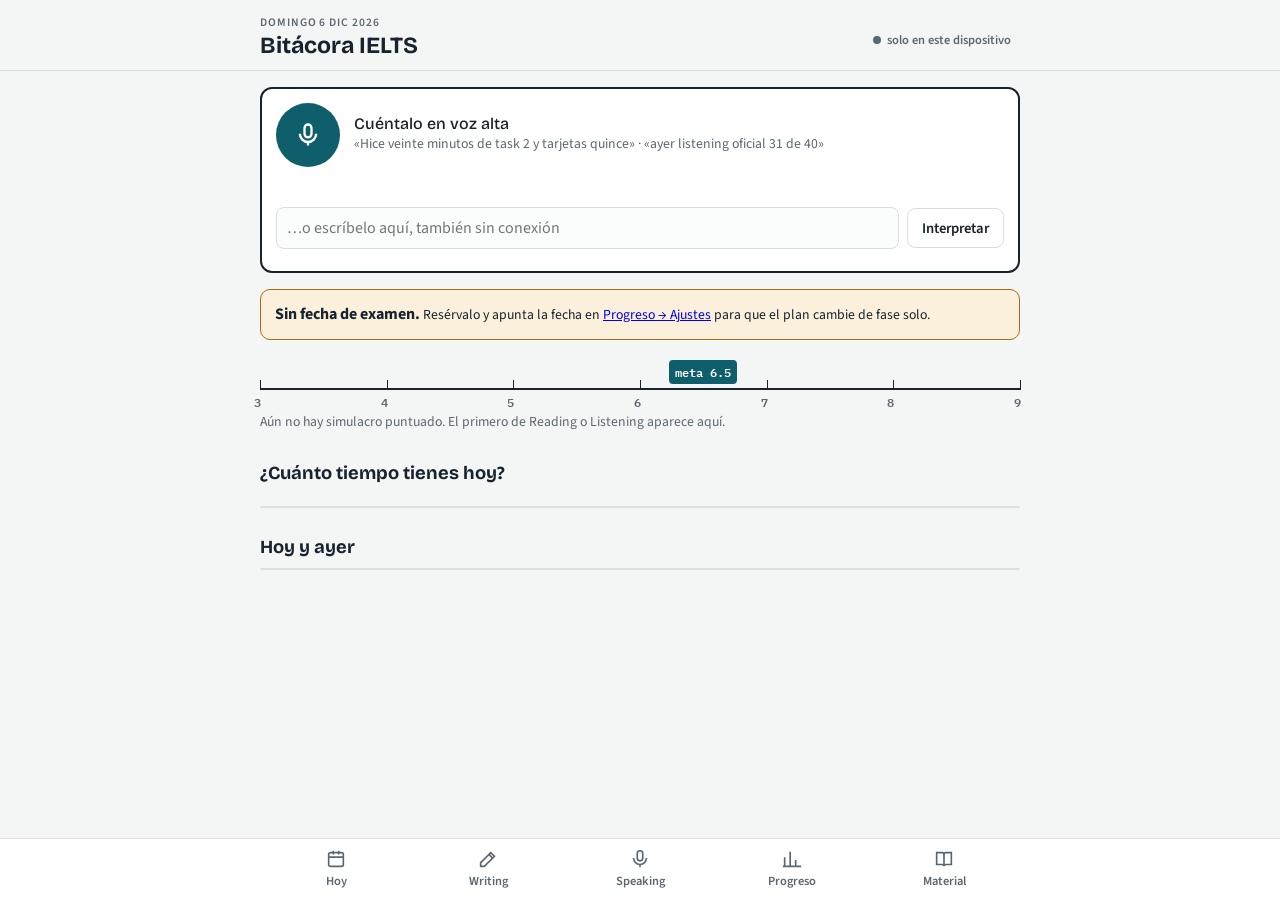
==== index.html @ 2529ff28 "feat: add daily plan, writing, speaking and progress views" ====
<!doctype html>
<html lang="es">
<head>
<meta charset="utf-8">
<meta name="viewport" content="width=device-width, initial-scale=1, viewport-fit=cover">
<title>Bitácora IELTS</title>
<meta name="theme-color" content="#0e5f6b">
<meta name="robots" content="noindex">
<link rel="manifest" href="manifest.webmanifest">
<link rel="icon" href="icono.svg" type="image/svg+xml">
<link rel="apple-touch-icon" href="icono-192.png">
<link rel="preconnect" href="https://fonts.googleapis.com">
<link rel="preconnect" href="https://fonts.gstatic.com" crossorigin>
<link rel="stylesheet" href="https://fonts.googleapis.com/css2?family=Bricolage+Grotesque:opsz,wght@12..96,500;12..96,700&family=IBM+Plex+Mono:wght@400;600&family=Source+Sans+3:wght@400;600;700&display=swap">
<link rel="stylesheet" href="estilos.css">
</head>
<body>
<header class="top">
  <div class="wrap">
    <div>
      <div class="label" id="hdrFecha">—</div>
      <h1>Bitácora IELTS</h1>
    </div>
    <button type="button" class="sync ghost" id="sync"><span class="dot"></span><span>solo en este dispositivo</span></button>
  </div>
</header>

<main class="wrap">
  <!-- ═════════════ HOY ═════════════ -->
  <section id="v-hoy" data-view>
    <div class="voz">
      <div class="row" style="gap:14px;flex-wrap:nowrap">
        <button type="button" class="mic" id="micBtn" aria-label="Dictar lo que hiciste">
          <svg viewBox="0 0 24 24"><rect x="9" y="3" width="6" height="11" rx="3"/><path d="M5 11a7 7 0 0 0 14 0M12 18v3"/></svg>
        </button>
        <div class="grow">
          <h3>Cuéntalo en voz alta</h3>
          <p class="small muted" id="micAyuda">«Hice veinte minutos de task 2 y tarjetas quince» · «ayer listening oficial 31 de 40»</p>
        </div>
      </div>
      <p class="transcrito" id="transcrito" style="margin-top:10px"></p>
      <form id="fTexto" class="row" style="margin-top:6px">
        <input id="texto" class="grow" type="text" autocomplete="off" placeholder="…o escríbelo aquí, también sin conexión">
        <button type="submit">Interpretar</button>
      </form>
      <div id="props" style="margin-top:8px"></div>
      <div id="notasCola" class="cola" style="margin-top:6px"></div>
    </div>

    <div id="cuenta" class="stack" style="margin-top:16px"></div>
    <div class="banda" id="banda"></div>

    <h2>¿Cuánto tiempo tienes hoy?</h2>
    <div class="chips" id="budgets" role="group" aria-label="Tiempo disponible"></div>
    <p class="small muted" id="budgetNota" style="margin-top:8px"></p>
    <div class="plan" id="plan" style="margin-top:12px"></div>

    <h2>Hoy y ayer</h2>
    <div class="hist" id="histHoy"></div>
  </section>

  <!-- ═════════════ WRITING ═════════════ -->
  <section id="v-writing" data-view hidden>
    <h2>Writing</h2>
    <div class="chips" id="wTipo" role="group" aria-label="Tipo de tarea">
      <button class="chip" type="button" data-t="t1">Task 1 · 20′ · 150+</button>
      <button class="chip" type="button" data-t="t2">Task 2 · 40′ · 250+</button>
      <button class="chip" type="button" data-t="res">Resumen de lectura · 10′ · 80+</button>
    </div>
    <div class="row" style="margin-top:12px"><label class="f grow">Consigna<select id="wPrompt"></select></label></div>
    <div id="wBody" class="stack" style="margin-top:12px"></div>
    <div class="row" style="margin-top:12px">
      <span class="clock" id="wClock">20:00</span>
      <button type="button" id="wStart" class="primary">Empezar reloj</button>
      <button type="button" id="wReset" class="ghost">Reiniciar</button>
    </div>
    <textarea id="wTxt" style="margin-top:12px" placeholder="Escribe aquí. El borrador se guarda en este dispositivo mientras escribes."></textarea>
    <div class="metrics" id="wMet" style="margin-top:10px"></div>
    <div class="row" style="margin-top:12px">
      <button type="button" class="primary" id="wSave">Guardar texto</button>
      <span class="small muted" id="wMsg"></span>
    </div>
    <h2>Tus textos</h2>
    <div id="wList" class="stack"></div>
  </section>

  <!-- ═════════════ SPEAKING ═════════════ -->
  <section id="v-speaking" data-view hidden>
    <h2>Speaking</h2>
    <div class="chips" id="sPart" role="group" aria-label="Parte">
      <button class="chip" type="button" data-p="p1">Part 1 · 4–5′</button>
      <button class="chip" type="button" data-p="p2">Part 2 · 1′ + 2′</button>
      <button class="chip" type="button" data-p="p3">Part 3 · 4–5′</button>
    </div>
    <div class="row" style="margin-top:12px"><label class="f grow">Tema<select id="sItem"></select></label></div>
    <div id="sCard" style="margin-top:12px"></div>
    <div class="row" style="margin-top:12px">
      <span class="clock" id="sClock">1:00</span>
      <button type="button" id="sStart" class="primary">Preparar 1′</button>
      <button type="button" id="sReset" class="ghost">Reiniciar</button>
    </div>
    <div class="card rec" style="margin-top:12px">
      <button type="button" id="recBtn">Grabar mi respuesta</button>
      <span class="small muted" id="recEstado">Se guarda en este dispositivo y sube a Drive → grabaciones.</span>
      <audio id="recAudio" controls hidden></audio>
    </div>

    <h3 style="margin-top:16px">Cuenta mientras hablas (toca para sumar)</h3>
    <div class="row" id="sCount" style="margin-top:8px"></div>
    <h3 style="margin-top:16px">Al terminar</h3>
    <div class="checks card" id="sChecks" style="margin-top:8px"></div>
    <details class="card" style="margin-top:10px">
      <summary>Fórmulas de cierre y de reparación</summary>
      <div class="small" style="margin-top:8px">
        <p><b>Cierre:</b> So, overall, … · That's why … · The point is … · In short, … · What this shows is …</p>
        <p style="margin-top:6px"><b>Reparación (retener el turno):</b> Let me put that another way. · What I mean is … ·
          Let me rephrase that. · How can I put this … · Sorry, let me start that sentence again.</p>
        <p style="margin-top:6px"><b>Sustitutos de <i>kind of</i> / <i>I don't know</i>:</b> roughly · to some extent ·
          I'm not entirely sure, but … · I'd say … · Off the top of my head …</p>
      </div>
    </details>
    <div class="row" style="margin-top:12px">
      <button type="button" class="primary" id="sSave">Guardar sesión</button>
      <span class="small muted" id="sMsg"></span>
    </div>
  </section>

  <!-- ═════════════ PROGRESO ═════════════ -->
  <section id="v-progreso" data-view hidden>
    <h2>Esta semana</h2>
    <div class="kpis" id="kpis"></div>
    <h2>Minutos por habilidad · últimos 14 días</h2>
    <div class="bars card" id="barsSkill"></div>
    <h2>Lo que falta para el examen</h2>
    <p class="small muted" id="gapsNota">Las metas se llenan solas con lo que registras.</p>
    <div class="card" id="gaps" style="margin-top:8px"></div>
    <h2>Simulacros y puntuaciones</h2>
    <div class="tablewrap card" id="scores"></div>
    <h2>Evolución de tus textos</h2>
    <div class="tablewrap card" id="txtEvo"></div>

    <h2>Ajustes</h2>
    <form id="fCfg" class="card stack">
      <div class="row">
        <label class="f">Fecha del examen<input id="cfgFecha" type="date"></label>
        <label class="f">Cierre de la solicitud<input id="cfgCierre" type="date"></label>
        <label class="f">Banda objetivo<select id="cfgBanda"></select></label>
        <label class="f">Minutos por semana<input id="cfgMeta" type="number" min="60" max="1500" step="15" style="width:110px"></label>
      </div>
      <div class="row"><button type="submit" class="primary">Guardar ajustes</button><span class="small muted" id="cfgMsg"></span></div>
    </form>

    <h2>Almacenamiento</h2>
    <div class="card stack">
      <p class="small" id="driveTxt"></p>
      <div class="row">
        <button type="button" id="driveBtn" class="primary">Conectar Google Drive</button>
        <button type="button" id="syncBtn">Sincronizar ahora</button>
      </div>
      <p class="small muted" id="driveMsg"></p>
    </div>

    <h2>Contenido privado</h2>
    <form id="fClave" class="card stack">
      <p class="small" id="claveTxt">Tu diagnóstico y las herramientas con tus fallos reales viajan cifrados. Escribe tu frase una vez en cada dispositivo.</p>
      <div class="row" id="claveFila">
        <input id="clave" type="password" class="grow" autocomplete="current-password" placeholder="frase de paso">
        <button type="submit" class="primary">Desbloquear</button>
      </div>
      <div class="row"><span class="small muted" id="claveMsg"></span><button type="button" class="ghost" id="claveOlvidar" hidden>Olvidar en este dispositivo</button></div>
    </form>

    <h2>Copia de seguridad</h2>
    <div class="card stack">
      <p class="small">Con Drive conectado la copia es automática. Sin Drive, descárgala de vez en cuando.
        «Restaurar» también acepta la copia de la bitácora anterior.</p>
      <div class="row">
        <button type="button" id="bExport">Descargar copia</button>
        <label class="btn" for="bImport">Restaurar desde archivo</label>
        <input id="bImport" type="file" accept="application/json,.json" hidden>
        <span class="small muted" id="bMsg"></span>
      </div>
    </div>
  </section>

  <!-- ═════════════ MATERIAL ═════════════ -->
  <section id="v-material" data-view hidden>
    <h2>Material</h2>
    <p class="small muted">Lo marcado <span class="pill app">app</span> funciona aquí, también sin conexión una vez abierto.
      <span class="pill portatil">portátil</span> vive en el portátil; al terminar, regístralo aquí.</p>
    <div id="matList" class="stack" style="margin-top:12px"></div>
    <h2>Formato del IELTS Academic</h2>
    <div class="tablewrap card">
      <table class="simple">
        <thead><tr><th>Sección</th><th>Tiempo</th><th>Qué es</th></tr></thead>
        <tbody>
          <tr><td>Listening</td><td class="n">≈30′</td><td>4 partes, 40 preguntas: formularios, mapas, MCQ, emparejar</td></tr>
          <tr><td>Reading</td><td class="n">60′</td><td>3 pasajes, 40 preguntas. Sin tiempo extra para pasar respuestas</td></tr>
          <tr><td>Writing</td><td class="n">60′</td><td>Task 1 (150+ palabras, ~20′) · Task 2 (250+, ~40′, vale el doble)</td></tr>
          <tr><td>Speaking</td><td class="n">11–14′</td><td>Part 1 preguntas · Part 2 cue card 1′+2′ · Part 3 discusión</td></tr>
        </tbody>
      </table>
    </div>
    <p class="small muted" style="margin-top:8px">Nota final = media de las cuatro bandas redondeada a media banda. Confirma
      tiempos y plazos de resultados en la web del centro donde reserves.</p>
  </section>
</main>

<nav class="tabs" aria-label="Secciones">
  <div class="in">
    <a href="#hoy" data-tab="hoy"><svg viewBox="0 0 24 24"><rect x="4" y="5" width="16" height="15" rx="2"/><path d="M4 10h16M9 3v4M15 3v4"/></svg>Hoy</a>
    <a href="#writing" data-tab="writing"><svg viewBox="0 0 24 24"><path d="M4 20h4L19 9l-4-4L4 16z"/><path d="M13 7l4 4"/></svg>Writing</a>
    <a href="#speaking" data-tab="speaking"><svg viewBox="0 0 24 24"><rect x="9" y="3" width="6" height="11" rx="3"/><path d="M5 11a7 7 0 0 0 14 0M12 18v3"/></svg>Speaking</a>
    <a href="#progreso" data-tab="progreso"><svg viewBox="0 0 24 24"><path d="M4 20V10M10 20V4M16 20v-7M22 20H2"/></svg>Progreso</a>
    <a href="#material" data-tab="material"><svg viewBox="0 0 24 24"><path d="M4 5h6a2 2 0 0 1 2 2v13a2 2 0 0 0-2-2H4zM20 5h-6a2 2 0 0 0-2 2v13a2 2 0 0 1 2-2h6z"/></svg>Material</a>
  </div>
</nav>
<div class="toast" id="toast" hidden></div>
<div class="visor" id="visor" hidden>
  <div class="barra"><b id="visorTit">—</b><button type="button" id="visorCerrar">Cerrar</button></div>
  <iframe id="visorFrame" title="Herramienta"></iframe>
</div>

<script src="config.js"></script>
<script src="cripto.js"></script>
<script src="metricas.js"></script>
<script src="voz.js"></script>
<script src="drive.js"></script>
<script src="contenido.js"></script>
<script src="app.js"></script>
</body>
</html>
---- estilos.css ----
/* Estilos de la bitácora. Tokens en :root; el modo oscuro sólo redefine tokens. */
:root{
  --paper:#f4f6f5; --panel:#ffffff; --ink:#17232e; --muted:#5b6770; --line:#d9dfe1;
  --acc:#0e5f6b; --acc-ink:#ffffff; --acc-soft:#e1eef0;
  --ok:#2e7a4c; --ok-soft:#e3f1e8; --warn:#a86b12; --warn-soft:#fbf0dc; --bad:#b0383a; --bad-soft:#f8e4e4;
  --s-reading:#0e5f6b; --s-listening:#5a4fa0; --s-writing:#a86b12; --s-speaking:#b0383a; --s-otros:#6b7a84;
  --input:#fbfcfc;
  --display:"Bricolage Grotesque", "Segoe UI", system-ui, sans-serif;
  --body:"Source Sans 3", "Segoe UI", system-ui, -apple-system, sans-serif;
  --mono:"IBM Plex Mono", ui-monospace, "SFMono-Regular", Menlo, monospace;
}
@media (prefers-color-scheme: dark){
  :root:not([data-theme="light"]){
    color-scheme:dark;
    --paper:#10171c; --panel:#172128; --ink:#e4eaec; --muted:#98a6ad; --line:#2a3740;
    --acc:#4fb3c1; --acc-ink:#062026; --acc-soft:#16343a;
    --ok:#6cc792; --ok-soft:#173327; --warn:#e2ac55; --warn-soft:#352812; --bad:#ef8a8a; --bad-soft:#3b1f21;
    --s-reading:#4fb3c1; --s-listening:#a79cf0; --s-writing:#e2ac55; --s-speaking:#ef8a8a; --s-otros:#8d9ca5;
    --input:#131c22;
  }
}
:root[data-theme="dark"]{
  color-scheme:dark;
  --paper:#10171c; --panel:#172128; --ink:#e4eaec; --muted:#98a6ad; --line:#2a3740;
  --acc:#4fb3c1; --acc-ink:#062026; --acc-soft:#16343a;
  --ok:#6cc792; --ok-soft:#173327; --warn:#e2ac55; --warn-soft:#352812; --bad:#ef8a8a; --bad-soft:#3b1f21;
  --s-reading:#4fb3c1; --s-listening:#a79cf0; --s-writing:#e2ac55; --s-speaking:#ef8a8a; --s-otros:#8d9ca5;
  --input:#131c22;
}
*{box-sizing:border-box}
html{-webkit-text-size-adjust:100%}
body{margin:0;background:var(--paper);color:var(--ink);font:16px/1.55 var(--body);padding-inline:16px;padding-block:env(safe-area-inset-top,0px) calc(96px + env(safe-area-inset-bottom,0px))}
img{max-width:100%}
[hidden]{display:none!important}
.wrap{max-width:760px;margin:0 auto}
h1,h2,h3{font-family:var(--display);text-wrap:balance;line-height:1.2;margin:0}
h1{font-size:1.45rem;font-weight:700}
h2{font-size:1.15rem;font-weight:700;margin-top:28px;margin-bottom:10px}
h3{font-size:1rem;font-weight:500}
p{margin:0}
.muted{color:var(--muted)}
.small{font-size:.86rem}
.mono{font-family:var(--mono);font-variant-numeric:tabular-nums}
.label{font-size:.72rem;letter-spacing:.08em;text-transform:uppercase;color:var(--muted);font-weight:600}
.stack{display:flex;flex-direction:column;gap:10px}
.row{display:flex;gap:8px;flex-wrap:wrap;align-items:center}
.grow{flex:1 1 auto;min-width:0}

/* cabecera */
header.top{position:sticky;top:env(safe-area-inset-top,0px);z-index:5;background:var(--paper);
  padding-block:14px 10px;border-bottom:1px solid var(--line);margin-inline:-16px;padding-inline:16px}
header.top .wrap{display:flex;gap:12px;align-items:flex-end;justify-content:space-between;flex-wrap:wrap}
.sync{font-size:.78rem;color:var(--muted);display:flex;gap:6px;align-items:center}
.dot{width:8px;height:8px;border-radius:50%;background:var(--muted);display:inline-block}
.dot.on{background:var(--ok)} .dot.off{background:var(--warn)}

/* escala de bandas: el elemento propio del IELTS */
.banda{margin-top:16px}
.banda .scale{position:relative;height:34px;border-bottom:2px solid var(--ink)}
.banda .tick{position:absolute;bottom:-2px;width:1px;height:10px;background:var(--ink)}
.banda .tick span{position:absolute;top:12px;left:-6px;font:600 .72rem var(--mono);color:var(--muted)}
.banda .mark{position:absolute;bottom:4px;transform:translateX(-50%);font:600 .72rem var(--mono);
  padding:2px 6px;border-radius:4px;white-space:nowrap}
.banda .mark.meta{background:var(--acc);color:var(--acc-ink)}
.banda .mark.est{background:var(--panel);border:1px solid var(--ink);color:var(--ink);bottom:4px}
.banda .legend{margin-top:22px}

/* piezas */
.card{background:var(--panel);border:1px solid var(--line);border-radius:10px;padding:14px}
.chips{display:flex;gap:6px;flex-wrap:wrap}
.chip{border:1px solid var(--line);background:var(--panel);color:var(--ink);border-radius:999px;
  padding:6px 12px;font:600 .9rem var(--body);cursor:pointer}
.chip[aria-pressed="true"]{background:var(--ink);color:var(--paper);border-color:var(--ink)}
button,.btn{font:600 .92rem var(--body);cursor:pointer;border-radius:8px;border:1px solid var(--line);
  background:var(--panel);color:var(--ink);padding:8px 14px;text-decoration:none;display:inline-flex;
  align-items:center;gap:6px;min-height:40px}
button.primary,.btn.primary{background:var(--acc);border-color:var(--acc);color:var(--acc-ink)}
button.ghost{background:transparent;border-color:transparent;color:var(--muted);padding-inline:8px}
button:disabled{opacity:.45;cursor:default}
:focus-visible{outline:3px solid var(--acc);outline-offset:2px}
input,select,textarea{font:inherit;color:var(--ink);background:var(--input);border:1px solid var(--line);
  border-radius:8px;padding:8px 10px;max-width:100%}
textarea{width:100%;min-height:260px;line-height:1.6;resize:vertical}
label.f{display:flex;flex-direction:column;gap:4px;font-size:.85rem;color:var(--muted)}

.pill{display:inline-block;font:600 .7rem var(--body);letter-spacing:.04em;text-transform:uppercase;
  padding:2px 8px;border-radius:999px;border:1px solid currentColor;white-space:nowrap}
.pill.app{color:var(--acc)} .pill.portatil{color:var(--warn)} .pill.drive{color:var(--s-listening)}
.pill.web{color:var(--muted)}
.sk{display:inline-block;width:10px;height:10px;border-radius:2px;margin-right:6px;vertical-align:baseline}

/* lista de plan */
.plan{display:flex;flex-direction:column;gap:0;border:1px solid var(--line);border-radius:10px;background:var(--panel)}
.plan .it{display:grid;grid-template-columns:52px 1fr;gap:10px;padding:12px 14px;border-top:1px solid var(--line)}
.plan .it:first-child{border-top:0}
.plan .min{font:600 1.05rem var(--mono);color:var(--muted);padding-top:1px}
.plan .it.hecho .min{color:var(--ok)}
.plan .it.hecho h3{text-decoration:line-through;text-decoration-color:var(--ok)}
.plan .why{font-size:.84rem;color:var(--muted);margin-top:2px}
.plan .acts{display:flex;gap:6px;flex-wrap:wrap;margin-top:8px}

.aviso{border-radius:10px;padding:12px 14px;background:var(--warn-soft);color:var(--ink);border:1px solid var(--warn)}
.aviso.ok{background:var(--ok-soft);border-color:var(--ok)}
.aviso.info{background:var(--acc-soft);border-color:var(--acc)}

/* kpis */
.kpis{display:grid;grid-template-columns:repeat(auto-fit,minmax(150px,1fr));gap:10px}
.kpi{background:var(--panel);border:1px solid var(--line);border-radius:10px;padding:12px}
.kpi .v{font:600 1.6rem var(--mono);line-height:1.1;margin-top:4px}
.kpi .t{font-size:.8rem;color:var(--muted)}

/* barras */
.bars{display:flex;flex-direction:column;gap:8px}
.bar{display:grid;grid-template-columns:92px 1fr 56px;gap:8px;align-items:center;font-size:.88rem}
.bar .track{height:12px;background:var(--line);border-radius:3px;overflow:hidden}
.bar .fill{height:100%;border-radius:3px}
.bar .n{font-family:var(--mono);font-variant-numeric:tabular-nums;text-align:right;color:var(--muted)}

/* metas de carencia */
.gap{display:grid;grid-template-columns:1fr auto;gap:4px 12px;padding:12px 0;border-top:1px solid var(--line)}
.gap:first-child{border-top:0}
.gap .ev{grid-column:1 / -1;font-size:.84rem;color:var(--muted)}
.gap .meter{grid-column:1 / -1;height:8px;background:var(--line);border-radius:4px;overflow:hidden}
.gap .meter i{display:block;height:100%;background:var(--acc)}
.gap.done .meter i{background:var(--ok)}
.prio{font:600 .72rem var(--mono);color:var(--muted)}

/* writing */
.prompt{font-size:1.02rem}
.chart{background:var(--panel);border:1px solid var(--line);border-radius:10px;padding:10px;overflow-x:auto}
.chart svg{display:block;width:100%;height:auto;max-width:640px;margin:0 auto}
.chart svg text{fill:var(--ink);font:15px var(--body)}
.chart svg .ax{stroke:var(--muted);stroke-width:1}
.chart svg .grid{stroke:var(--line);stroke-width:1}
.chart table{border-collapse:collapse;width:100%;font-size:.9rem}
.chart th,.chart td{border-bottom:1px solid var(--line);padding:6px 8px;text-align:right}
.chart th:first-child,.chart td:first-child{text-align:left}
.chart td{font-family:var(--mono);font-variant-numeric:tabular-nums}
.metrics{display:grid;grid-template-columns:repeat(auto-fit,minmax(150px,1fr));gap:6px}
.m{border:1px solid var(--line);border-radius:8px;padding:6px 10px;background:var(--panel);font-size:.84rem}
.m b{font:600 1rem var(--mono);display:block}
.m.ok{border-color:var(--ok);background:var(--ok-soft)} .m.bad{border-color:var(--bad);background:var(--bad-soft)}
.clock{font:600 2rem var(--mono);font-variant-numeric:tabular-nums;letter-spacing:.02em}
.clock.low{color:var(--bad)}

/* speaking */
.cue{background:var(--panel);border:2px solid var(--ink);border-radius:4px;padding:16px}
.cue ul{margin:8px 0 0;padding-left:20px}
.counter{display:flex;flex-direction:column;align-items:center;gap:2px;border:1px solid var(--line);
  border-radius:10px;padding:8px 10px;background:var(--panel);min-width:96px;cursor:pointer;font:inherit;color:var(--ink)}
.counter b{font:600 1.4rem var(--mono)}
.counter span{font-size:.78rem;color:var(--muted)}
.checks{display:flex;flex-direction:column;gap:6px}
.checks label{display:flex;gap:8px;align-items:flex-start}
.checks input{margin-top:4px}

/* historial */
.hist{border:1px solid var(--line);border-radius:10px;background:var(--panel)}
.hist .h{display:grid;grid-template-columns:86px 1fr auto;gap:8px;padding:9px 12px;border-top:1px solid var(--line);font-size:.9rem;align-items:center}
.hist .h:first-child{border-top:0}
.hist .h .d{font-family:var(--mono);font-size:.8rem;color:var(--muted)}
details summary{cursor:pointer;font-weight:600}
.tablewrap{overflow-x:auto}
table.simple{border-collapse:collapse;width:100%;font-size:.9rem}
table.simple th,table.simple td{padding:6px 8px;border-bottom:1px solid var(--line);text-align:left;white-space:nowrap}
table.simple td.n{font-family:var(--mono);font-variant-numeric:tabular-nums;text-align:right}

/* barra de pestañas */
nav.tabs{position:fixed;left:0;right:0;bottom:0;z-index:10;background:var(--panel);border-top:1px solid var(--line);
  padding-bottom:env(safe-area-inset-bottom,0px)}
nav.tabs .in{max-width:760px;margin:0 auto;display:grid;grid-template-columns:repeat(5,1fr)}
nav.tabs a{display:flex;flex-direction:column;align-items:center;gap:2px;padding:9px 2px 10px;color:var(--muted);
  text-decoration:none;font:600 .78rem var(--body)}
nav.tabs a svg{width:22px;height:22px;stroke:currentColor;fill:none;stroke-width:1.8}
nav.tabs a[aria-current="page"]{color:var(--acc)}
.toast{position:fixed;left:50%;transform:translateX(-50%);bottom:calc(76px + env(safe-area-inset-bottom,0px));
  background:var(--ink);color:var(--paper);padding:8px 14px;border-radius:8px;font-size:.9rem;z-index:20}
.confirm{display:flex;gap:6px;align-items:center;flex-wrap:wrap}
@media (prefers-reduced-motion: reduce){*{transition:none!important;animation:none!important}}

/* registro por voz */
.voz{background:var(--panel);border:2px solid var(--ink);border-radius:12px;padding:14px;margin-top:16px}
.mic{width:64px;height:64px;border-radius:50%;border:0;background:var(--acc);color:var(--acc-ink);display:inline-flex;align-items:center;justify-content:center;flex:0 0 auto}
.mic svg{width:28px;height:28px;stroke:currentColor;fill:none;stroke-width:2}
.mic.on{background:var(--bad);animation:latido 1.2s ease-in-out infinite}
@keyframes latido{50%{transform:scale(1.07)}}
.transcrito{font-style:italic;color:var(--muted);min-height:1.5em}
.prop{display:grid;grid-template-columns:1fr;gap:6px;padding:10px 0;border-top:1px solid var(--line)}
.prop:first-child{border-top:0}
.prop .row select{flex:1 1 180px}
.prop input[type=number]{width:74px}
.prop input[type=date]{width:150px}
/* visor de herramientas privadas */
.visor{position:fixed;inset:0;z-index:30;background:var(--paper);display:flex;flex-direction:column;padding-top:env(safe-area-inset-top,0px)}
.visor .barra{display:flex;justify-content:space-between;align-items:center;gap:8px;padding:8px 12px;border-bottom:1px solid var(--line);background:var(--panel)}
.visor iframe{flex:1;border:0;width:100%;background:#fff}
/* grabadora */
.rec{display:flex;gap:8px;align-items:center;flex-wrap:wrap}
.rec audio{max-width:100%}
.cola{font-size:.84rem;color:var(--muted)}
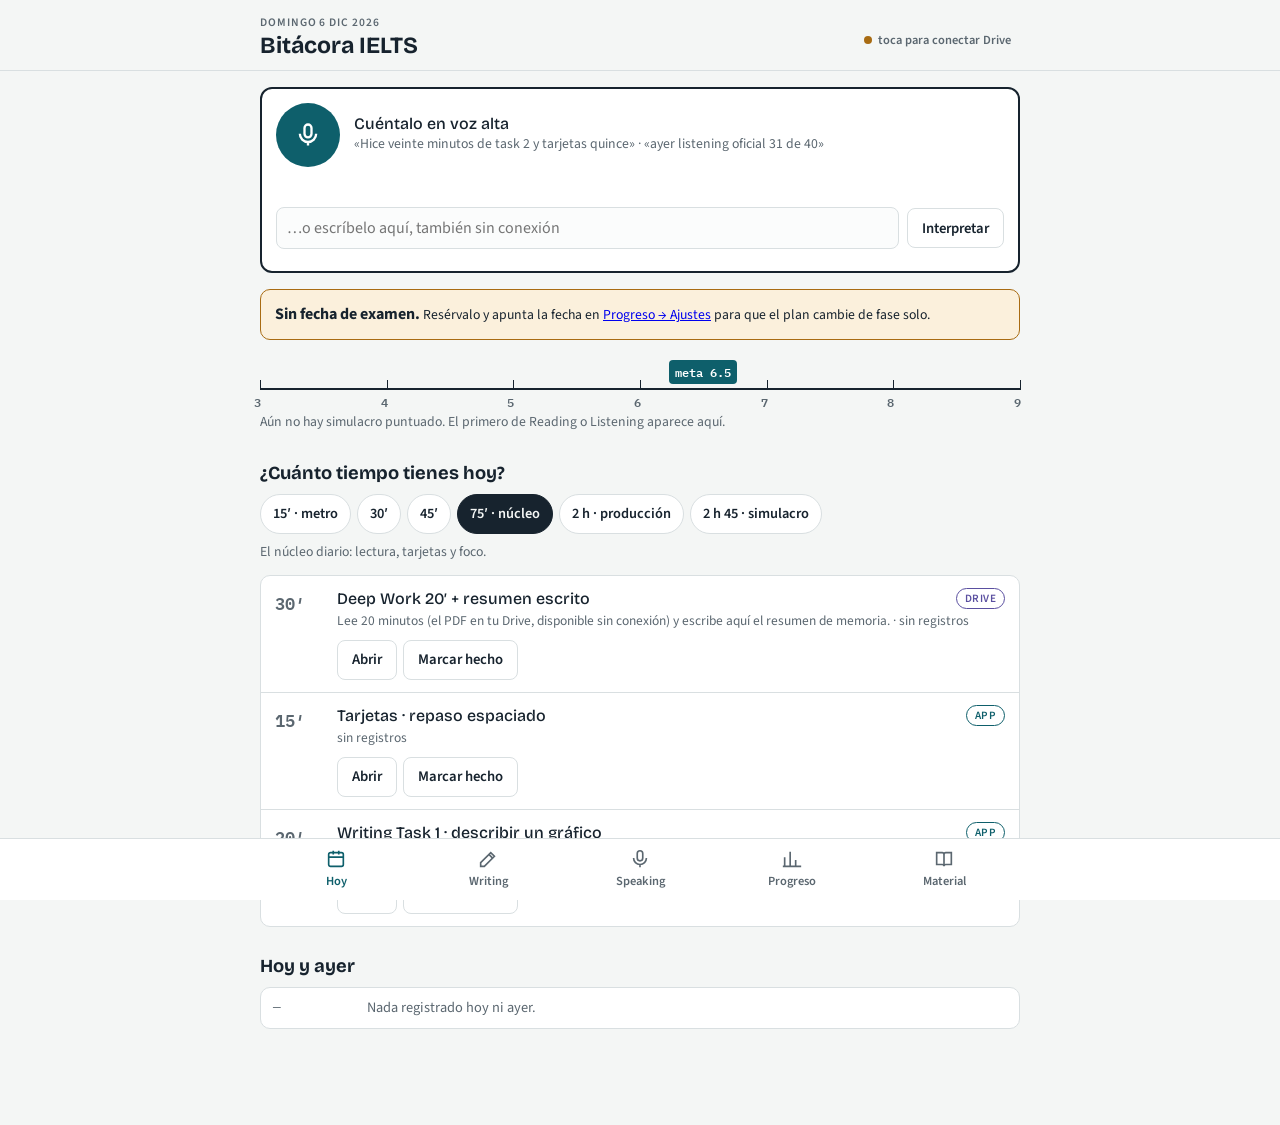
==== commit 238cef6f: "feat: show local and Drive storage usage" ====
--- a/index.html
+++ b/index.html
@@ -158,6 +158,7 @@
         <button type="button" id="syncBtn">Sincronizar ahora</button>
       </div>
       <p class="small muted" id="driveMsg"></p>
+      <p class="small muted" id="usoTxt"></p>
     </div>
 
     <h2>Contenido privado</h2>
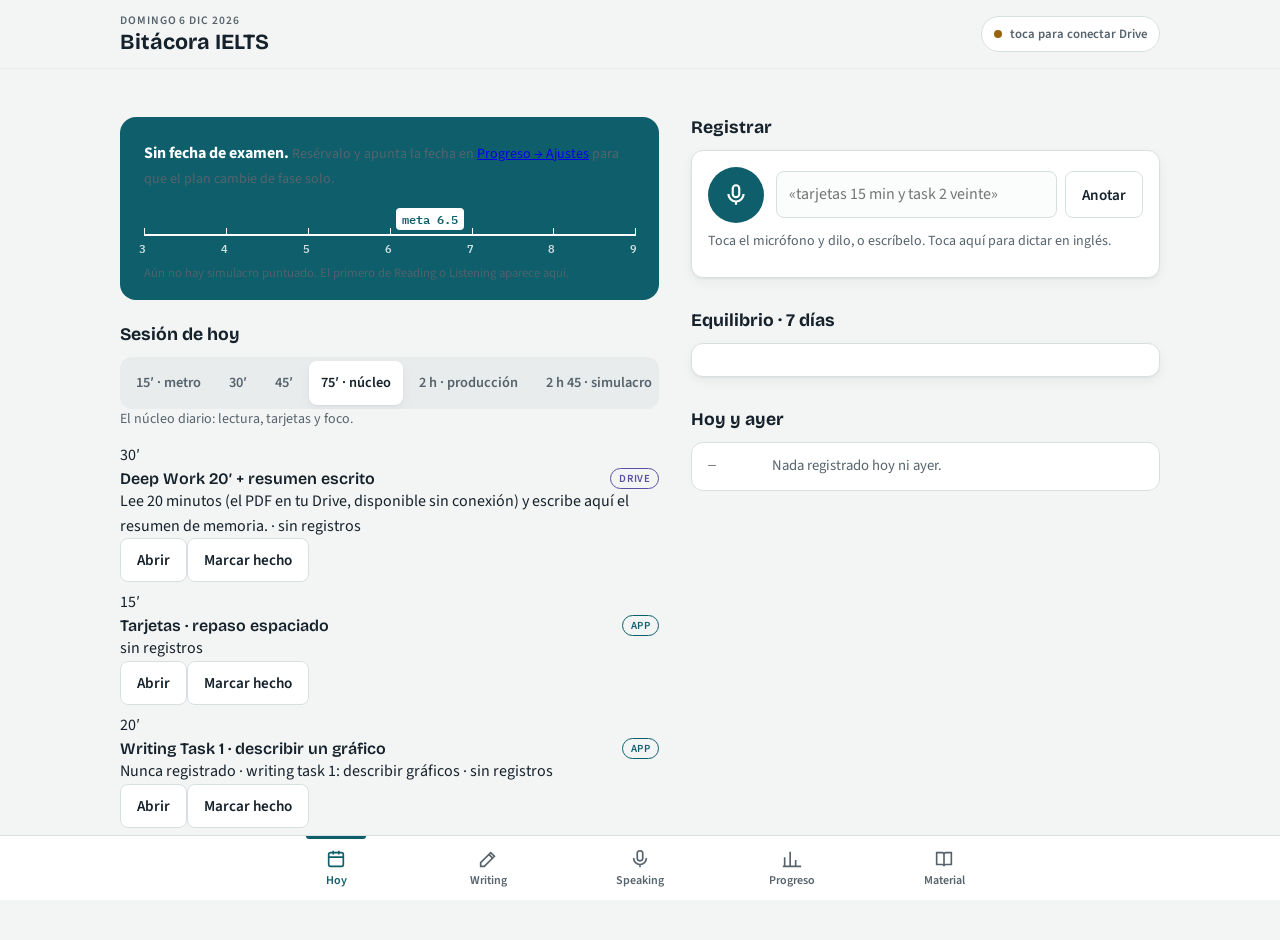
==== commit 412e0b59: "style: redesign views on an 8 pt grid with step indicators and sticky actions" ====
--- a/index.html
+++ b/index.html
@@ -16,209 +16,286 @@
 </head>
 <body>
 <header class="top">
-  <div class="wrap">
+  <div class="wrap top-in">
     <div>
-      <div class="label" id="hdrFecha">—</div>
+      <div class="eyebrow" id="hdrFecha">—</div>
       <h1>Bitácora IELTS</h1>
     </div>
-    <button type="button" class="sync ghost" id="sync"><span class="dot"></span><span>solo en este dispositivo</span></button>
+    <button type="button" class="sync" id="sync"><span class="dot"></span><span>solo en este dispositivo</span></button>
   </div>
 </header>
 
 <main class="wrap">
   <!-- ═════════════ HOY ═════════════ -->
-  <section id="v-hoy" data-view>
-    <div class="voz">
-      <div class="row" style="gap:14px;flex-wrap:nowrap">
-        <button type="button" class="mic" id="micBtn" aria-label="Dictar lo que hiciste">
-          <svg viewBox="0 0 24 24"><rect x="9" y="3" width="6" height="11" rx="3"/><path d="M5 11a7 7 0 0 0 14 0M12 18v3"/></svg>
-        </button>
-        <div class="grow">
-          <h3>Cuéntalo en voz alta</h3>
-          <p class="small muted" id="micAyuda">«Hice veinte minutos de task 2 y tarjetas quince» · «ayer listening oficial 31 de 40»</p>
-        </div>
-      </div>
-      <p class="transcrito" id="transcrito" style="margin-top:10px"></p>
-      <form id="fTexto" class="row" style="margin-top:6px">
-        <input id="texto" class="grow" type="text" autocomplete="off" placeholder="…o escríbelo aquí, también sin conexión">
-        <button type="submit">Interpretar</button>
-      </form>
-      <div id="props" style="margin-top:8px"></div>
-      <div id="notasCola" class="cola" style="margin-top:6px"></div>
-    </div>
-
-    <div id="cuenta" class="stack" style="margin-top:16px"></div>
-    <div class="banda" id="banda"></div>
-
-    <h2>¿Cuánto tiempo tienes hoy?</h2>
-    <div class="chips" id="budgets" role="group" aria-label="Tiempo disponible"></div>
-    <p class="small muted" id="budgetNota" style="margin-top:8px"></p>
-    <div class="plan" id="plan" style="margin-top:12px"></div>
-
-    <h2>Hoy y ayer</h2>
-    <div class="hist" id="histHoy"></div>
+  <section id="v-hoy" data-view class="vista">
+    <div class="hoy-grid">
+      <div class="col">
+        <div class="objetivo" id="objetivo">
+          <div id="cuenta"></div>
+          <div class="banda" id="banda"></div>
+        </div>
+
+        <section class="bloque" aria-labelledby="tSesion">
+          <div class="bloque-cab">
+            <h2 id="tSesion">Sesión de hoy</h2>
+            <span class="pasos-txt" id="planAvance"></span>
+          </div>
+          <div class="seg" id="budgets" role="group" aria-label="Tiempo disponible"></div>
+          <p class="nota" id="budgetNota"></p>
+          <ol class="plan" id="plan"></ol>
+        </section>
+      </div>
+
+      <div class="col">
+        <section class="bloque" aria-labelledby="tReg">
+          <div class="bloque-cab"><h2 id="tReg">Registrar</h2></div>
+          <div class="card registro">
+            <div class="reg-fila">
+              <button type="button" class="mic" id="micBtn" aria-label="Dictar lo que hiciste">
+                <svg viewBox="0 0 24 24" aria-hidden="true"><rect x="9" y="3" width="6" height="11" rx="3"/><path d="M5 11a7 7 0 0 0 14 0M12 18v3"/></svg>
+              </button>
+              <form id="fTexto" class="reg-form">
+                <label class="sr" for="texto">Qué hiciste</label>
+                <input id="texto" type="text" autocomplete="off" placeholder="«tarjetas 15 min y task 2 veinte»">
+                <button type="submit" class="btn-sec">Anotar</button>
+              </form>
+            </div>
+            <p class="nota" id="micAyuda">Toca el micrófono y dilo, o escríbelo. Toca aquí para dictar en inglés.</p>
+            <p class="transcrito" id="transcrito"></p>
+            <div id="props"></div>
+            <p class="nota" id="notasCola"></p>
+          </div>
+        </section>
+
+        <section class="bloque" aria-labelledby="tRamas">
+          <div class="bloque-cab"><h2 id="tRamas">Equilibrio · 7 días</h2></div>
+          <div class="card" id="ramas"></div>
+        </section>
+
+        <section class="bloque" aria-labelledby="tHist">
+          <div class="bloque-cab"><h2 id="tHist">Hoy y ayer</h2></div>
+          <div class="hist" id="histHoy"></div>
+        </section>
+      </div>
+    </div>
   </section>
 
   <!-- ═════════════ WRITING ═════════════ -->
-  <section id="v-writing" data-view hidden>
-    <h2>Writing</h2>
-    <div class="chips" id="wTipo" role="group" aria-label="Tipo de tarea">
-      <button class="chip" type="button" data-t="t1">Task 1 · 20′ · 150+</button>
-      <button class="chip" type="button" data-t="t2">Task 2 · 40′ · 250+</button>
-      <button class="chip" type="button" data-t="res">Resumen de lectura · 10′ · 80+</button>
-    </div>
-    <div class="row" style="margin-top:12px"><label class="f grow">Consigna<select id="wPrompt"></select></label></div>
-    <div id="wBody" class="stack" style="margin-top:12px"></div>
-    <div class="row" style="margin-top:12px">
+  <section id="v-writing" data-view class="vista" hidden>
+    <div class="vista-cab">
+      <h2>Writing</h2>
+      <div class="seg" id="wTipo" role="group" aria-label="Tipo de tarea">
+        <button type="button" data-t="t1">Task 1<small>20′ · 150+</small></button>
+        <button type="button" data-t="t2">Task 2<small>40′ · 250+</small></button>
+        <button type="button" data-t="res">Resumen<small>10′ · 80+</small></button>
+      </div>
+    </div>
+    <ol class="pasos" aria-label="Pasos"><li>Lee la consigna</li><li>Plan de 3 líneas</li><li>Escribe con reloj</li><li>Revisa y guarda</li></ol>
+
+    <div class="w-grid">
+      <div class="col">
+        <label class="campo"><span>Consigna</span><select id="wPrompt"></select></label>
+        <div id="wBody" class="stack"></div>
+      </div>
+      <div class="col">
+        <label class="campo"><span>Plan (tesis · apoyo · objeción · cierre) — puede ir en español</span>
+          <textarea id="wPlan" class="corto" rows="3" placeholder="1. …&#10;2. …&#10;3. …"></textarea></label>
+        <label class="campo"><span>Tu texto</span>
+          <textarea id="wTxt" placeholder="Escribe aquí. El borrador se guarda solo en este dispositivo."></textarea></label>
+        <div class="metrics" id="wMet"></div>
+        <details class="mas"><summary>Más métricas</summary><div class="metrics" id="wMetMas"></div></details>
+        <p class="nota" id="wMsg"></p>
+      </div>
+    </div>
+    <div class="barra-accion" id="wBarra">
       <span class="clock" id="wClock">20:00</span>
-      <button type="button" id="wStart" class="primary">Empezar reloj</button>
-      <button type="button" id="wReset" class="ghost">Reiniciar</button>
-    </div>
-    <textarea id="wTxt" style="margin-top:12px" placeholder="Escribe aquí. El borrador se guarda en este dispositivo mientras escribes."></textarea>
-    <div class="metrics" id="wMet" style="margin-top:10px"></div>
-    <div class="row" style="margin-top:12px">
-      <button type="button" class="primary" id="wSave">Guardar texto</button>
-      <span class="small muted" id="wMsg"></span>
-    </div>
-    <h2>Tus textos</h2>
-    <div id="wList" class="stack"></div>
+      <span class="contador" id="wCont">0 / 250</span>
+      <button type="button" id="wReset" class="btn-ter" aria-label="Reiniciar reloj">Reiniciar</button>
+      <button type="button" id="wStart" class="btn-sec">Empezar reloj</button>
+      <button type="button" class="btn-pri" id="wSave">Guardar</button>
+    </div>
+
+    <section class="bloque">
+      <div class="bloque-cab"><h2>Tus textos</h2></div>
+      <div id="wList" class="stack"></div>
+    </section>
   </section>
 
   <!-- ═════════════ SPEAKING ═════════════ -->
-  <section id="v-speaking" data-view hidden>
-    <h2>Speaking</h2>
-    <div class="chips" id="sPart" role="group" aria-label="Parte">
-      <button class="chip" type="button" data-p="p1">Part 1 · 4–5′</button>
-      <button class="chip" type="button" data-p="p2">Part 2 · 1′ + 2′</button>
-      <button class="chip" type="button" data-p="p3">Part 3 · 4–5′</button>
-    </div>
-    <div class="row" style="margin-top:12px"><label class="f grow">Tema<select id="sItem"></select></label></div>
-    <div id="sCard" style="margin-top:12px"></div>
-    <div class="row" style="margin-top:12px">
-      <span class="clock" id="sClock">1:00</span>
-      <button type="button" id="sStart" class="primary">Preparar 1′</button>
-      <button type="button" id="sReset" class="ghost">Reiniciar</button>
-    </div>
-    <div class="card rec" style="margin-top:12px">
-      <button type="button" id="recBtn">Grabar mi respuesta</button>
-      <span class="small muted" id="recEstado">Se guarda en este dispositivo y sube a Drive → grabaciones.</span>
-      <audio id="recAudio" controls hidden></audio>
-    </div>
-
-    <h3 style="margin-top:16px">Cuenta mientras hablas (toca para sumar)</h3>
-    <div class="row" id="sCount" style="margin-top:8px"></div>
-    <h3 style="margin-top:16px">Al terminar</h3>
-    <div class="checks card" id="sChecks" style="margin-top:8px"></div>
-    <details class="card" style="margin-top:10px">
-      <summary>Fórmulas de cierre y de reparación</summary>
-      <div class="small" style="margin-top:8px">
-        <p><b>Cierre:</b> So, overall, … · That's why … · The point is … · In short, … · What this shows is …</p>
-        <p style="margin-top:6px"><b>Reparación (retener el turno):</b> Let me put that another way. · What I mean is … ·
-          Let me rephrase that. · How can I put this … · Sorry, let me start that sentence again.</p>
-        <p style="margin-top:6px"><b>Sustitutos de <i>kind of</i> / <i>I don't know</i>:</b> roughly · to some extent ·
-          I'm not entirely sure, but … · I'd say … · Off the top of my head …</p>
-      </div>
-    </details>
-    <div class="row" style="margin-top:12px">
-      <button type="button" class="primary" id="sSave">Guardar sesión</button>
-      <span class="small muted" id="sMsg"></span>
+  <section id="v-speaking" data-view class="vista" hidden>
+    <div class="vista-cab">
+      <h2>Speaking</h2>
+      <div class="seg" id="sPart" role="group" aria-label="Parte">
+        <button type="button" data-p="p1">Part 1<small>4–5′</small></button>
+        <button type="button" data-p="p2">Part 2<small>1′ + 2′</small></button>
+        <button type="button" data-p="p3">Part 3<small>4–5′</small></button>
+        <button type="button" data-p="sh">Shadowing<small>10′</small></button>
+      </div>
+    </div>
+
+    <div id="sPanelHabla">
+      <ol class="pasos" id="sPasos" aria-label="Pasos"><li>Prepara</li><li>Habla y graba</li><li>Revisa</li></ol>
+      <div class="w-grid">
+        <div class="col">
+          <label class="campo"><span>Tema</span><select id="sItem"></select></label>
+          <div id="sCard"></div>
+          <details class="mas"><summary>Fórmulas de cierre y de reparación</summary>
+            <div class="nota" style="margin-top:8px">
+              <p><b>Cierre:</b> So, overall, … · That's why … · The point is … · In short, …</p>
+              <p><b>Reparación:</b> Let me put that another way. · What I mean is … · Let me rephrase that.</p>
+              <p><b>En vez de <i>kind of</i> / <i>I don't know</i>:</b> roughly · to some extent · I'd say … · Off the top of my head …</p>
+            </div>
+          </details>
+        </div>
+        <div class="col">
+          <div class="card reloj-card">
+            <span class="clock grande" id="sClock">1:00</span>
+            <div class="fila-btn">
+              <button type="button" id="sStart" class="btn-pri">Preparar 1′</button>
+              <button type="button" id="sReset" class="btn-ter">Reiniciar</button>
+            </div>
+            <div class="rec">
+              <button type="button" id="recBtn" class="btn-sec">Grabar mi respuesta</button>
+              <audio id="recAudio" controls hidden></audio>
+            </div>
+            <p class="nota" id="recEstado">En Part 2 la grabación empieza sola al terminar el minuto de preparación.</p>
+          </div>
+          <h3 class="sub">Cuenta mientras hablas</h3>
+          <div class="contadores" id="sCount"></div>
+          <h3 class="sub">Al terminar</h3>
+          <div class="checks card" id="sChecks"></div>
+          <div class="fila-btn" style="margin-top:12px">
+            <button type="button" class="btn-pri" id="sSave">Guardar sesión</button>
+            <span class="nota" id="sMsg"></span>
+          </div>
+        </div>
+      </div>
+    </div>
+
+    <div id="sPanelSombra" hidden>
+      <ol class="pasos" aria-label="Pasos"><li>Escucha</li><li>Repite a la vez</li><li>Otra vez, más rápido</li></ol>
+      <div class="card sombra">
+        <p class="eyebrow" id="shTipo">—</p>
+        <p class="sombra-frase" id="shFrase">—</p>
+        <div class="fila-btn">
+          <button type="button" class="btn-pri" id="shOir">Escuchar</button>
+          <button type="button" class="btn-sec" id="shLento">Más lento</button>
+          <button type="button" class="btn-sec" id="shOtra">Siguiente</button>
+        </div>
+        <div class="progreso-linea" aria-hidden="true"><i id="shBarra"></i></div>
+        <p class="nota" id="shEstado">Frase 1 de 16 · repeticiones: 0</p>
+      </div>
+      <div class="fila-btn" style="margin-top:12px">
+        <button type="button" class="btn-pri" id="shGuardar">Terminar y registrar</button>
+      </div>
     </div>
   </section>
 
   <!-- ═════════════ PROGRESO ═════════════ -->
-  <section id="v-progreso" data-view hidden>
-    <h2>Esta semana</h2>
+  <section id="v-progreso" data-view class="vista" hidden>
+    <div class="vista-cab"><h2>Progreso</h2></div>
     <div class="kpis" id="kpis"></div>
-    <h2>Minutos por habilidad · últimos 14 días</h2>
-    <div class="bars card" id="barsSkill"></div>
-    <h2>Lo que falta para el examen</h2>
-    <p class="small muted" id="gapsNota">Las metas se llenan solas con lo que registras.</p>
-    <div class="card" id="gaps" style="margin-top:8px"></div>
-    <h2>Simulacros y puntuaciones</h2>
-    <div class="tablewrap card" id="scores"></div>
-    <h2>Evolución de tus textos</h2>
-    <div class="tablewrap card" id="txtEvo"></div>
-
-    <h2>Ajustes</h2>
-    <form id="fCfg" class="card stack">
-      <div class="row">
-        <label class="f">Fecha del examen<input id="cfgFecha" type="date"></label>
-        <label class="f">Cierre de la solicitud<input id="cfgCierre" type="date"></label>
-        <label class="f">Banda objetivo<select id="cfgBanda"></select></label>
-        <label class="f">Minutos por semana<input id="cfgMeta" type="number" min="60" max="1500" step="15" style="width:110px"></label>
-      </div>
-      <div class="row"><button type="submit" class="primary">Guardar ajustes</button><span class="small muted" id="cfgMsg"></span></div>
-    </form>
-
-    <h2>Almacenamiento</h2>
-    <div class="card stack">
-      <p class="small" id="driveTxt"></p>
-      <div class="row">
-        <button type="button" id="driveBtn" class="primary">Conectar Google Drive</button>
-        <button type="button" id="syncBtn">Sincronizar ahora</button>
-      </div>
-      <p class="small muted" id="driveMsg"></p>
-      <p class="small muted" id="usoTxt"></p>
-    </div>
-
-    <h2>Contenido privado</h2>
-    <form id="fClave" class="card stack">
-      <p class="small" id="claveTxt">Tu diagnóstico y las herramientas con tus fallos reales viajan cifrados. Escribe tu frase una vez en cada dispositivo.</p>
-      <div class="row" id="claveFila">
-        <input id="clave" type="password" class="grow" autocomplete="current-password" placeholder="frase de paso">
-        <button type="submit" class="primary">Desbloquear</button>
-      </div>
-      <div class="row"><span class="small muted" id="claveMsg"></span><button type="button" class="ghost" id="claveOlvidar" hidden>Olvidar en este dispositivo</button></div>
-    </form>
-
-    <h2>Copia de seguridad</h2>
-    <div class="card stack">
-      <p class="small">Con Drive conectado la copia es automática. Sin Drive, descárgala de vez en cuando.
-        «Restaurar» también acepta la copia de la bitácora anterior.</p>
-      <div class="row">
-        <button type="button" id="bExport">Descargar copia</button>
-        <label class="btn" for="bImport">Restaurar desde archivo</label>
-        <input id="bImport" type="file" accept="application/json,.json" hidden>
-        <span class="small muted" id="bMsg"></span>
-      </div>
-    </div>
+
+    <div class="p-grid">
+      <section class="bloque">
+        <div class="bloque-cab"><h2>Lo que falta para el examen</h2></div>
+        <p class="nota" id="gapsNota">Las metas se llenan solas con lo que registras.</p>
+        <div class="card" id="gaps"></div>
+      </section>
+      <section class="bloque">
+        <div class="bloque-cab"><h2>Minutos por habilidad · 14 días</h2></div>
+        <div class="bars card" id="barsSkill"></div>
+        <div class="bloque-cab" style="margin-top:24px"><h2>Simulacros y puntuaciones</h2></div>
+        <div class="tablewrap card" id="scores"></div>
+        <div class="bloque-cab" style="margin-top:24px"><h2>Evolución de tus textos</h2></div>
+        <div class="tablewrap card" id="txtEvo"></div>
+      </section>
+    </div>
+
+    <section class="bloque">
+      <div class="bloque-cab"><h2>Ajustes y datos</h2></div>
+      <details class="panel" id="pAjustes"><summary>Examen y metas</summary>
+        <form id="fCfg" class="stack">
+          <div class="campos">
+            <label class="campo"><span>Fecha del examen</span><input id="cfgFecha" type="date"></label>
+            <label class="campo"><span>Cierre de la solicitud</span><input id="cfgCierre" type="date"></label>
+            <label class="campo"><span>Banda objetivo</span><select id="cfgBanda"></select></label>
+            <label class="campo"><span>Minutos por semana</span><input id="cfgMeta" type="number" min="60" max="1500" step="15"></label>
+          </div>
+          <div class="fila-btn"><button type="submit" class="btn-pri">Guardar ajustes</button><span class="nota" id="cfgMsg"></span></div>
+        </form>
+      </details>
+      <details class="panel" id="pDrive"><summary>Google Drive</summary>
+        <div class="stack">
+          <p class="nota" id="driveTxt"></p>
+          <div class="fila-btn">
+            <button type="button" id="driveBtn" class="btn-pri">Conectar Google Drive</button>
+            <button type="button" id="syncBtn" class="btn-sec">Sincronizar ahora</button>
+          </div>
+          <p class="nota" id="driveMsg"></p>
+          <p class="nota" id="usoTxt"></p>
+        </div>
+      </details>
+      <details class="panel" id="pPrivado"><summary>Contenido privado</summary>
+        <form id="fClave" class="stack">
+          <p class="nota" id="claveTxt">Tu diagnóstico y las herramientas con tus fallos reales viajan cifrados. Escribe tu frase una vez en cada dispositivo.</p>
+          <div class="fila-btn" id="claveFila">
+            <label class="sr" for="clave">Frase de paso</label>
+            <input id="clave" type="password" class="grow" autocomplete="current-password" placeholder="frase de paso">
+            <button type="submit" class="btn-pri">Desbloquear</button>
+          </div>
+          <div class="fila-btn"><span class="nota" id="claveMsg"></span><button type="button" class="btn-ter" id="claveOlvidar" hidden>Olvidar en este dispositivo</button></div>
+        </form>
+      </details>
+      <details class="panel"><summary>Copia de seguridad</summary>
+        <div class="stack">
+          <p class="nota">Con Drive conectado la copia es automática. «Restaurar» también acepta la copia de la bitácora anterior.</p>
+          <div class="fila-btn">
+            <button type="button" id="bExport" class="btn-sec">Descargar copia</button>
+            <label class="btn-sec" for="bImport">Restaurar desde archivo</label>
+            <input id="bImport" type="file" accept="application/json,.json" hidden>
+          </div>
+          <p class="nota" id="bMsg"></p>
+        </div>
+      </details>
+    </section>
   </section>
 
   <!-- ═════════════ MATERIAL ═════════════ -->
-  <section id="v-material" data-view hidden>
-    <h2>Material</h2>
-    <p class="small muted">Lo marcado <span class="pill app">app</span> funciona aquí, también sin conexión una vez abierto.
-      <span class="pill portatil">portátil</span> vive en el portátil; al terminar, regístralo aquí.</p>
-    <div id="matList" class="stack" style="margin-top:12px"></div>
-    <h2>Formato del IELTS Academic</h2>
-    <div class="tablewrap card">
-      <table class="simple">
-        <thead><tr><th>Sección</th><th>Tiempo</th><th>Qué es</th></tr></thead>
-        <tbody>
-          <tr><td>Listening</td><td class="n">≈30′</td><td>4 partes, 40 preguntas: formularios, mapas, MCQ, emparejar</td></tr>
-          <tr><td>Reading</td><td class="n">60′</td><td>3 pasajes, 40 preguntas. Sin tiempo extra para pasar respuestas</td></tr>
-          <tr><td>Writing</td><td class="n">60′</td><td>Task 1 (150+ palabras, ~20′) · Task 2 (250+, ~40′, vale el doble)</td></tr>
-          <tr><td>Speaking</td><td class="n">11–14′</td><td>Part 1 preguntas · Part 2 cue card 1′+2′ · Part 3 discusión</td></tr>
-        </tbody>
-      </table>
-    </div>
-    <p class="small muted" style="margin-top:8px">Nota final = media de las cuatro bandas redondeada a media banda. Confirma
-      tiempos y plazos de resultados en la web del centro donde reserves.</p>
+  <section id="v-material" data-view class="vista" hidden>
+    <div class="vista-cab"><h2>Material</h2></div>
+    <p class="nota"><span class="pill app">app</span> funciona aquí, también sin señal · <span class="pill portatil">portátil</span> vive en el portátil: al terminar, regístralo.</p>
+    <div id="matList"></div>
+    <section class="bloque">
+      <div class="bloque-cab"><h2>Formato del IELTS Academic</h2></div>
+      <div class="tablewrap card">
+        <table class="simple">
+          <thead><tr><th>Sección</th><th>Tiempo</th><th>Qué es</th></tr></thead>
+          <tbody>
+            <tr><td>Listening</td><td class="n">≈30′</td><td>4 partes, 40 preguntas: formularios, mapas, MCQ, emparejar</td></tr>
+            <tr><td>Reading</td><td class="n">60′</td><td>3 pasajes, 40 preguntas, sin tiempo extra para pasar respuestas</td></tr>
+            <tr><td>Writing</td><td class="n">60′</td><td>Task 1 (150+, ~20′) · Task 2 (250+, ~40′, vale el doble)</td></tr>
+            <tr><td>Speaking</td><td class="n">11–14′</td><td>Part 1 preguntas · Part 2 cue card 1′+2′ · Part 3 discusión</td></tr>
+          </tbody>
+        </table>
+      </div>
+      <p class="nota">Nota final = media de las cuatro bandas, redondeada a media banda.</p>
+    </section>
   </section>
 </main>
 
 <nav class="tabs" aria-label="Secciones">
   <div class="in">
-    <a href="#hoy" data-tab="hoy"><svg viewBox="0 0 24 24"><rect x="4" y="5" width="16" height="15" rx="2"/><path d="M4 10h16M9 3v4M15 3v4"/></svg>Hoy</a>
-    <a href="#writing" data-tab="writing"><svg viewBox="0 0 24 24"><path d="M4 20h4L19 9l-4-4L4 16z"/><path d="M13 7l4 4"/></svg>Writing</a>
-    <a href="#speaking" data-tab="speaking"><svg viewBox="0 0 24 24"><rect x="9" y="3" width="6" height="11" rx="3"/><path d="M5 11a7 7 0 0 0 14 0M12 18v3"/></svg>Speaking</a>
-    <a href="#progreso" data-tab="progreso"><svg viewBox="0 0 24 24"><path d="M4 20V10M10 20V4M16 20v-7M22 20H2"/></svg>Progreso</a>
-    <a href="#material" data-tab="material"><svg viewBox="0 0 24 24"><path d="M4 5h6a2 2 0 0 1 2 2v13a2 2 0 0 0-2-2H4zM20 5h-6a2 2 0 0 0-2 2v13a2 2 0 0 1 2-2h6z"/></svg>Material</a>
+    <a href="#hoy" data-tab="hoy"><svg viewBox="0 0 24 24" aria-hidden="true"><rect x="4" y="5" width="16" height="15" rx="2"/><path d="M4 10h16M9 3v4M15 3v4"/></svg>Hoy</a>
+    <a href="#writing" data-tab="writing"><svg viewBox="0 0 24 24" aria-hidden="true"><path d="M4 20h4L19 9l-4-4L4 16z"/><path d="M13 7l4 4"/></svg>Writing</a>
+    <a href="#speaking" data-tab="speaking"><svg viewBox="0 0 24 24" aria-hidden="true"><rect x="9" y="3" width="6" height="11" rx="3"/><path d="M5 11a7 7 0 0 0 14 0M12 18v3"/></svg>Speaking</a>
+    <a href="#progreso" data-tab="progreso"><svg viewBox="0 0 24 24" aria-hidden="true"><path d="M4 20V10M10 20V4M16 20v-7M22 20H2"/></svg>Progreso</a>
+    <a href="#material" data-tab="material"><svg viewBox="0 0 24 24" aria-hidden="true"><path d="M4 5h6a2 2 0 0 1 2 2v13a2 2 0 0 0-2-2H4zM20 5h-6a2 2 0 0 0-2 2v13a2 2 0 0 1 2-2h6z"/></svg>Material</a>
   </div>
 </nav>
-<div class="toast" id="toast" hidden></div>
+<div class="toast" id="toast" role="status" aria-live="polite" hidden></div>
 <div class="visor" id="visor" hidden>
-  <div class="barra"><b id="visorTit">—</b><button type="button" id="visorCerrar">Cerrar</button></div>
+  <div class="barra"><b id="visorTit">—</b><button type="button" id="visorCerrar" class="btn-pri">Cerrar y registrar</button></div>
   <iframe id="visorFrame" title="Herramienta"></iframe>
 </div>
 
--- a/estilos.css
+++ b/estilos.css
@@ -1,200 +1,304 @@
-/* Estilos de la bitácora. Tokens en :root; el modo oscuro sólo redefine tokens. */
+/* Bitácora IELTS — estilos.
+ * Tokens en :root (el modo oscuro sólo redefine tokens). Espaciado en rejilla de 8 pt,
+ * objetivos táctiles de 44 px, foco visible, contraste AA en ambos temas.
+ */
 :root{
-  --paper:#f4f6f5; --panel:#ffffff; --ink:#17232e; --muted:#5b6770; --line:#d9dfe1;
-  --acc:#0e5f6b; --acc-ink:#ffffff; --acc-soft:#e1eef0;
-  --ok:#2e7a4c; --ok-soft:#e3f1e8; --warn:#a86b12; --warn-soft:#fbf0dc; --bad:#b0383a; --bad-soft:#f8e4e4;
-  --s-reading:#0e5f6b; --s-listening:#5a4fa0; --s-writing:#a86b12; --s-speaking:#b0383a; --s-otros:#6b7a84;
+  --paper:#f3f5f4; --panel:#ffffff; --panel-2:#f8faf9; --ink:#15212b; --muted:#56636c; --line:#d8dfe1; --line-2:#e8eced;
+  --acc:#0e5f6b; --acc-ink:#ffffff; --acc-soft:#e0eef0; --acc-hover:#0b4f59;
+  --ok:#2a7549; --ok-soft:#e2f1e7; --warn:#9a620f; --warn-soft:#fbf0dc; --bad:#ad3437; --bad-soft:#f8e3e3;
+  --s-reading:#0e5f6b; --s-listening:#5a4fa0; --s-writing:#9a620f; --s-speaking:#ad3437; --s-otros:#66757f;
   --input:#fbfcfc;
-  --display:"Bricolage Grotesque", "Segoe UI", system-ui, sans-serif;
-  --body:"Source Sans 3", "Segoe UI", system-ui, -apple-system, sans-serif;
-  --mono:"IBM Plex Mono", ui-monospace, "SFMono-Regular", Menlo, monospace;
+  --s1:4px; --s2:8px; --s3:12px; --s4:16px; --s5:24px; --s6:32px; --s7:48px;
+  --r1:8px; --r2:12px; --r3:16px;
+  --sombra:0 1px 2px rgba(21,33,43,.06), 0 4px 12px rgba(21,33,43,.05);
+  --display:"Bricolage Grotesque","Segoe UI",system-ui,sans-serif;
+  --body:"Source Sans 3","Segoe UI",system-ui,-apple-system,sans-serif;
+  --mono:"IBM Plex Mono",ui-monospace,Menlo,monospace;
+  --nav-h:64px;
 }
 @media (prefers-color-scheme: dark){
-  :root:not([data-theme="light"]){
-    color-scheme:dark;
-    --paper:#10171c; --panel:#172128; --ink:#e4eaec; --muted:#98a6ad; --line:#2a3740;
-    --acc:#4fb3c1; --acc-ink:#062026; --acc-soft:#16343a;
-    --ok:#6cc792; --ok-soft:#173327; --warn:#e2ac55; --warn-soft:#352812; --bad:#ef8a8a; --bad-soft:#3b1f21;
-    --s-reading:#4fb3c1; --s-listening:#a79cf0; --s-writing:#e2ac55; --s-speaking:#ef8a8a; --s-otros:#8d9ca5;
-    --input:#131c22;
+  :root{color-scheme:dark;
+    --paper:#0f161b; --panel:#162028; --panel-2:#1b2630; --ink:#e3e9eb; --muted:#9aa8ae; --line:#2a3741; --line-2:#22303a;
+    --acc:#52b5c3; --acc-ink:#05222a; --acc-soft:#14343b; --acc-hover:#6cc5d1;
+    --ok:#6cc792; --ok-soft:#163226; --warn:#e2ac55; --warn-soft:#332611; --bad:#ef8a8a; --bad-soft:#3a1e20;
+    --s-reading:#52b5c3; --s-listening:#a79cf0; --s-writing:#e2ac55; --s-speaking:#ef8a8a; --s-otros:#8d9ca5;
+    --input:#121b22; --sombra:0 1px 2px rgba(0,0,0,.3);
   }
-}
-:root[data-theme="dark"]{
-  color-scheme:dark;
-  --paper:#10171c; --panel:#172128; --ink:#e4eaec; --muted:#98a6ad; --line:#2a3740;
-  --acc:#4fb3c1; --acc-ink:#062026; --acc-soft:#16343a;
-  --ok:#6cc792; --ok-soft:#173327; --warn:#e2ac55; --warn-soft:#352812; --bad:#ef8a8a; --bad-soft:#3b1f21;
-  --s-reading:#4fb3c1; --s-listening:#a79cf0; --s-writing:#e2ac55; --s-speaking:#ef8a8a; --s-otros:#8d9ca5;
-  --input:#131c22;
 }
 *{box-sizing:border-box}
 html{-webkit-text-size-adjust:100%}
-body{margin:0;background:var(--paper);color:var(--ink);font:16px/1.55 var(--body);padding-inline:16px;padding-block:env(safe-area-inset-top,0px) calc(96px + env(safe-area-inset-bottom,0px))}
-img{max-width:100%}
-[hidden]{display:none!important}
-.wrap{max-width:760px;margin:0 auto}
-h1,h2,h3{font-family:var(--display);text-wrap:balance;line-height:1.2;margin:0}
-h1{font-size:1.45rem;font-weight:700}
-h2{font-size:1.15rem;font-weight:700;margin-top:28px;margin-bottom:10px}
-h3{font-size:1rem;font-weight:500}
+body{margin:0;background:var(--paper);color:var(--ink);font:16px/1.55 var(--body);
+  padding-inline:var(--s4);padding-block:0 calc(var(--nav-h) + var(--s7) + env(safe-area-inset-bottom,0px))}
+img{max-width:100%} [hidden]{display:none!important}
+.wrap{max-width:1040px;margin:0 auto}
+h1,h2,h3{font-family:var(--display);line-height:1.2;margin:0;text-wrap:balance}
+h1{font-size:1.35rem;font-weight:700} h2{font-size:1.1rem;font-weight:700} h3{font-size:1rem;font-weight:600}
 p{margin:0}
-.muted{color:var(--muted)}
-.small{font-size:.86rem}
+.sr{position:absolute;width:1px;height:1px;overflow:hidden;clip:rect(0 0 0 0);white-space:nowrap}
+.eyebrow,.label{font-size:.72rem;letter-spacing:.08em;text-transform:uppercase;color:var(--muted);font-weight:600}
+.nota,.small{font-size:.875rem;color:var(--muted)} .muted{color:var(--muted)}
 .mono{font-family:var(--mono);font-variant-numeric:tabular-nums}
-.label{font-size:.72rem;letter-spacing:.08em;text-transform:uppercase;color:var(--muted);font-weight:600}
-.stack{display:flex;flex-direction:column;gap:10px}
-.row{display:flex;gap:8px;flex-wrap:wrap;align-items:center}
+.stack{display:flex;flex-direction:column;gap:var(--s3)}
+.row,.fila-btn{display:flex;gap:var(--s2);flex-wrap:wrap;align-items:center}
 .grow{flex:1 1 auto;min-width:0}
-
-/* cabecera */
-header.top{position:sticky;top:env(safe-area-inset-top,0px);z-index:5;background:var(--paper);
-  padding-block:14px 10px;border-bottom:1px solid var(--line);margin-inline:-16px;padding-inline:16px}
-header.top .wrap{display:flex;gap:12px;align-items:flex-end;justify-content:space-between;flex-wrap:wrap}
-.sync{font-size:.78rem;color:var(--muted);display:flex;gap:6px;align-items:center}
-.dot{width:8px;height:8px;border-radius:50%;background:var(--muted);display:inline-block}
+:focus-visible{outline:3px solid var(--acc);outline-offset:2px;border-radius:4px}
+@media (prefers-reduced-motion: reduce){*{transition:none!important;animation:none!important}}
+
+/* ── cabecera ─────────────────────────────────────────────────────── */
+header.top{position:sticky;top:0;z-index:5;background:color-mix(in srgb,var(--paper) 92%,transparent);
+  backdrop-filter:blur(8px);-webkit-backdrop-filter:blur(8px);border-bottom:1px solid var(--line-2);
+  margin-inline:calc(var(--s4) * -1);padding:calc(env(safe-area-inset-top,0px) + var(--s3)) var(--s4) var(--s3)}
+.top-in{display:flex;gap:var(--s3);align-items:center;justify-content:space-between}
+.sync{display:inline-flex;gap:var(--s2);align-items:center;min-height:36px;padding:0 var(--s3);border-radius:999px;
+  border:1px solid var(--line);background:var(--panel);color:var(--muted);font:600 .8rem var(--body);cursor:pointer}
+.sync:hover{border-color:var(--acc);color:var(--ink)}
+.dot{width:8px;height:8px;border-radius:50%;background:var(--muted);flex:0 0 auto}
 .dot.on{background:var(--ok)} .dot.off{background:var(--warn)}
 
-/* escala de bandas: el elemento propio del IELTS */
-.banda{margin-top:16px}
-.banda .scale{position:relative;height:34px;border-bottom:2px solid var(--ink)}
-.banda .tick{position:absolute;bottom:-2px;width:1px;height:10px;background:var(--ink)}
-.banda .tick span{position:absolute;top:12px;left:-6px;font:600 .72rem var(--mono);color:var(--muted)}
-.banda .mark{position:absolute;bottom:4px;transform:translateX(-50%);font:600 .72rem var(--mono);
-  padding:2px 6px;border-radius:4px;white-space:nowrap}
-.banda .mark.meta{background:var(--acc);color:var(--acc-ink)}
-.banda .mark.est{background:var(--panel);border:1px solid var(--ink);color:var(--ink);bottom:4px}
-.banda .legend{margin-top:22px}
-
-/* piezas */
-.card{background:var(--panel);border:1px solid var(--line);border-radius:10px;padding:14px}
-.chips{display:flex;gap:6px;flex-wrap:wrap}
-.chip{border:1px solid var(--line);background:var(--panel);color:var(--ink);border-radius:999px;
-  padding:6px 12px;font:600 .9rem var(--body);cursor:pointer}
-.chip[aria-pressed="true"]{background:var(--ink);color:var(--paper);border-color:var(--ink)}
-button,.btn{font:600 .92rem var(--body);cursor:pointer;border-radius:8px;border:1px solid var(--line);
-  background:var(--panel);color:var(--ink);padding:8px 14px;text-decoration:none;display:inline-flex;
-  align-items:center;gap:6px;min-height:40px}
-button.primary,.btn.primary{background:var(--acc);border-color:var(--acc);color:var(--acc-ink)}
-button.ghost{background:transparent;border-color:transparent;color:var(--muted);padding-inline:8px}
+/* ── estructura ───────────────────────────────────────────────────── */
+.vista{padding-top:var(--s5)}
+.vista-cab{display:flex;flex-direction:column;gap:var(--s3);margin-bottom:var(--s4)}
+.vista-cab h2{font-size:1.4rem}
+.bloque{margin-top:var(--s6)}
+.col > .bloque:first-child,.col > .objetivo + .bloque{margin-top:var(--s5)}
+.bloque-cab{display:flex;align-items:baseline;justify-content:space-between;gap:var(--s3);margin-bottom:var(--s3)}
+.card{background:var(--panel);border:1px solid var(--line);border-radius:var(--r2);padding:var(--s4);box-shadow:var(--sombra)}
+.hoy-grid,.w-grid,.p-grid{display:grid;grid-template-columns:minmax(0,1fr);gap:0 var(--s6)}
+.hoy-grid > *,.w-grid > *,.p-grid > *{min-width:0}
+@media (min-width:900px){
+  .hoy-grid{grid-template-columns:minmax(0,1.15fr) minmax(0,1fr)}
+  .w-grid{grid-template-columns:minmax(0,1fr) minmax(0,1.1fr)}
+  .p-grid{grid-template-columns:minmax(0,1fr) minmax(0,1fr)}
+  .hoy-grid .col:last-child > .bloque:first-child{margin-top:var(--s5)}
+}
+
+/* ── botones ──────────────────────────────────────────────────────── */
+button,.btn,.btn-pri,.btn-sec,.btn-ter{font:600 .95rem var(--body);cursor:pointer;border-radius:var(--r1);min-height:44px;
+  padding:0 var(--s4);display:inline-flex;align-items:center;justify-content:center;gap:var(--s2);text-decoration:none;
+  border:1px solid var(--line);background:var(--panel);color:var(--ink);transition:background-color .15s,border-color .15s,color .15s}
+button:hover,.btn:hover,.btn-sec:hover{border-color:var(--acc)}
+.btn-pri,button.primary,.btn.primary{background:var(--acc);border-color:var(--acc);color:var(--acc-ink)}
+.btn-pri:hover,button.primary:hover{background:var(--acc-hover);border-color:var(--acc-hover)}
+.btn-ter,button.ghost{background:transparent;border-color:transparent;color:var(--muted)}
+.btn-ter:hover,button.ghost:hover{color:var(--ink);border-color:transparent;background:var(--line-2)}
 button:disabled{opacity:.45;cursor:default}
-:focus-visible{outline:3px solid var(--acc);outline-offset:2px}
-input,select,textarea{font:inherit;color:var(--ink);background:var(--input);border:1px solid var(--line);
-  border-radius:8px;padding:8px 10px;max-width:100%}
-textarea{width:100%;min-height:260px;line-height:1.6;resize:vertical}
-label.f{display:flex;flex-direction:column;gap:4px;font-size:.85rem;color:var(--muted)}
-
-.pill{display:inline-block;font:600 .7rem var(--body);letter-spacing:.04em;text-transform:uppercase;
-  padding:2px 8px;border-radius:999px;border:1px solid currentColor;white-space:nowrap}
-.pill.app{color:var(--acc)} .pill.portatil{color:var(--warn)} .pill.drive{color:var(--s-listening)}
-.pill.web{color:var(--muted)}
-.sk{display:inline-block;width:10px;height:10px;border-radius:2px;margin-right:6px;vertical-align:baseline}
-
-/* lista de plan */
-.plan{display:flex;flex-direction:column;gap:0;border:1px solid var(--line);border-radius:10px;background:var(--panel)}
-.plan .it{display:grid;grid-template-columns:52px 1fr;gap:10px;padding:12px 14px;border-top:1px solid var(--line)}
-.plan .it:first-child{border-top:0}
-.plan .min{font:600 1.05rem var(--mono);color:var(--muted);padding-top:1px}
-.plan .it.hecho .min{color:var(--ok)}
-.plan .it.hecho h3{text-decoration:line-through;text-decoration-color:var(--ok)}
-.plan .why{font-size:.84rem;color:var(--muted);margin-top:2px}
-.plan .acts{display:flex;gap:6px;flex-wrap:wrap;margin-top:8px}
-
-.aviso{border-radius:10px;padding:12px 14px;background:var(--warn-soft);color:var(--ink);border:1px solid var(--warn)}
-.aviso.ok{background:var(--ok-soft);border-color:var(--ok)}
-.aviso.info{background:var(--acc-soft);border-color:var(--acc)}
-
-/* kpis */
-.kpis{display:grid;grid-template-columns:repeat(auto-fit,minmax(150px,1fr));gap:10px}
-.kpi{background:var(--panel);border:1px solid var(--line);border-radius:10px;padding:12px}
-.kpi .v{font:600 1.6rem var(--mono);line-height:1.1;margin-top:4px}
-.kpi .t{font-size:.8rem;color:var(--muted)}
-
-/* barras */
-.bars{display:flex;flex-direction:column;gap:8px}
-.bar{display:grid;grid-template-columns:92px 1fr 56px;gap:8px;align-items:center;font-size:.88rem}
-.bar .track{height:12px;background:var(--line);border-radius:3px;overflow:hidden}
-.bar .fill{height:100%;border-radius:3px}
-.bar .n{font-family:var(--mono);font-variant-numeric:tabular-nums;text-align:right;color:var(--muted)}
-
-/* metas de carencia */
-.gap{display:grid;grid-template-columns:1fr auto;gap:4px 12px;padding:12px 0;border-top:1px solid var(--line)}
-.gap:first-child{border-top:0}
+
+/* ── control segmentado ───────────────────────────────────────────── */
+.seg{display:flex;gap:var(--s1);padding:var(--s1);border-radius:var(--r2);background:var(--line-2);overflow-x:auto;scrollbar-width:none}
+.seg::-webkit-scrollbar{display:none}
+.seg button,.seg .chip{flex:1 0 auto;min-height:44px;border:0;border-radius:var(--r1);background:transparent;color:var(--muted);
+  padding:var(--s1) var(--s3);flex-direction:column;gap:0;line-height:1.15;font-size:.9rem}
+.seg button small{font:500 .72rem var(--body);opacity:.85}
+.seg button[aria-pressed="true"]{background:var(--panel);color:var(--ink);box-shadow:var(--sombra)}
+.seg button:hover{color:var(--ink)}
+
+/* ── objetivo (cabecera de Hoy) ───────────────────────────────────── */
+.objetivo{margin-top:var(--s5);background:var(--acc);color:var(--acc-ink);border-radius:var(--r3);padding:var(--s5) var(--s5) var(--s4)}
+.objetivo .eyebrow{color:inherit;opacity:.8}
+.obj-top{display:flex;justify-content:space-between;align-items:flex-end;gap:var(--s4);flex-wrap:wrap}
+.obj-num{font:700 2.4rem/1 var(--display)} .obj-num small{font:600 1rem var(--body);margin-left:var(--s1)}
+.obj-txt{font-size:.9rem;opacity:.9;margin-top:var(--s2);max-width:52ch}
+.obj-txt a{color:inherit;font-weight:700}
+.obj-semana{margin-top:var(--s4)}
+.obj-semana .linea{height:8px;border-radius:4px;background:color-mix(in srgb,var(--acc-ink) 25%,transparent);overflow:hidden;margin-top:var(--s1)}
+.obj-semana .linea i{display:block;height:100%;background:var(--acc-ink);border-radius:4px}
+.obj-semana .fila{display:flex;justify-content:space-between;font-size:.8rem;opacity:.9}
+.banda{margin-top:var(--s4)}
+.banda .scale{position:relative;height:30px;border-bottom:2px solid currentColor}
+.banda .tick{position:absolute;bottom:-2px;width:1px;height:8px;background:currentColor}
+.banda .tick span{position:absolute;top:10px;left:-5px;font:600 .7rem var(--mono);opacity:.8}
+.banda .mark{position:absolute;bottom:4px;transform:translateX(-50%);font:600 .72rem var(--mono);padding:1px 6px;border-radius:4px;white-space:nowrap}
+.banda .mark.meta{background:var(--acc-ink);color:var(--acc)}
+.banda .mark.est{border:1px solid currentColor}
+.banda .legend{margin-top:28px;font-size:.8rem;opacity:.9}
+
+/* ── plan del día: pasos ──────────────────────────────────────────── */
+.plan{list-style:none;margin:var(--s3) 0 0;padding:0;display:flex;flex-direction:column;gap:var(--s2)}
+.paso{display:grid;grid-template-columns:36px 1fr;gap:var(--s3);background:var(--panel);border:1px solid var(--line);
+  border-radius:var(--r2);padding:var(--s3) var(--s4);box-shadow:var(--sombra)}
+.paso .n{width:32px;height:32px;border-radius:50%;display:flex;align-items:center;justify-content:center;
+  font:700 .9rem var(--mono);border:2px solid var(--line);color:var(--muted);margin-top:2px}
+.paso.actual{border-color:var(--acc);box-shadow:0 0 0 1px var(--acc),var(--sombra)}
+.paso.actual .n{border-color:var(--acc);color:var(--acc)}
+.paso.hecho{background:var(--panel-2);box-shadow:none}
+.paso.hecho .n{background:var(--ok);border-color:var(--ok);color:#fff}
+.paso.hecho h3{color:var(--muted);text-decoration:line-through;text-decoration-color:var(--ok)}
+.paso .cab{display:flex;align-items:center;gap:var(--s2);flex-wrap:wrap}
+.paso .rama{font:600 .7rem var(--body);letter-spacing:.06em;text-transform:uppercase}
+.paso .dur{font:600 .8rem var(--mono);color:var(--muted);margin-left:auto}
+.paso h3{margin-top:2px}
+.paso .why{font-size:.85rem;color:var(--muted);margin-top:var(--s1)}
+.paso .acts{display:flex;gap:var(--s2);flex-wrap:wrap;margin-top:var(--s3)}
+.paso:not(.actual):not(.hecho) .acts .btn-pri{background:var(--panel);color:var(--ink);border-color:var(--line)}
+.pasos-txt{font:600 .8rem var(--mono);color:var(--muted)}
+.plan-fin{text-align:center;padding:var(--s4);border:1px dashed var(--ok);border-radius:var(--r2);color:var(--ok);font-weight:600}
+
+/* ── indicador de pasos (Writing, Speaking) ───────────────────────── */
+.pasos{list-style:none;counter-reset:p;display:grid;grid-auto-flow:column;grid-auto-columns:minmax(0,1fr);gap:var(--s1);margin:0 0 var(--s4);padding:0}
+.pasos::-webkit-scrollbar{display:none}
+.pasos li{counter-increment:p;display:flex;align-items:center;gap:var(--s2);font-size:.8rem;line-height:1.2;color:var(--muted);
+  padding:var(--s2);border-radius:var(--r1);background:var(--line-2);min-width:0}
+@media (max-width:520px){ .pasos li{flex-direction:column;text-align:center;gap:var(--s1);font-size:.72rem} }
+.pasos li::before{content:counter(p);flex:0 0 auto;width:20px;height:20px;border-radius:50%;display:inline-flex;align-items:center;justify-content:center;
+  font:700 .72rem var(--mono);background:var(--panel);color:var(--muted)}
+.pasos li.on{background:var(--acc-soft);color:var(--ink);font-weight:600}
+.pasos li.on::before{background:var(--acc);color:var(--acc-ink)}
+.pasos li.ok::before{content:"✓";background:var(--ok);color:#fff}
+
+/* ── formularios ──────────────────────────────────────────────────── */
+.campo{display:flex;flex-direction:column;gap:var(--s1);font-size:.85rem;color:var(--muted);margin-bottom:var(--s3)}
+.campos{display:grid;grid-template-columns:repeat(auto-fit,minmax(170px,1fr));gap:0 var(--s3)}
+input,select,textarea{font:inherit;font-size:1rem;color:var(--ink);background:var(--input);border:1px solid var(--line);
+  border-radius:var(--r1);padding:10px 12px;min-height:44px;max-width:100%;width:100%}
+input:focus,select:focus,textarea:focus{border-color:var(--acc);outline:2px solid color-mix(in srgb,var(--acc) 30%,transparent);outline-offset:0}
+textarea{min-height:280px;line-height:1.65;resize:vertical}
+textarea.corto{min-height:88px}
+input[type=checkbox]{width:20px;height:20px;min-height:0;accent-color:var(--acc)}
+
+/* ── registro por voz ─────────────────────────────────────────────── */
+.registro{display:flex;flex-direction:column;gap:var(--s2)}
+.reg-fila{display:flex;gap:var(--s3);align-items:center}
+.reg-form{display:flex;gap:var(--s2);flex:1;min-width:0}
+.reg-form input{flex:1;min-width:0}
+.mic{width:56px;height:56px;min-height:56px;padding:0;border-radius:50%;border:0;background:var(--acc);color:var(--acc-ink);flex:0 0 auto}
+.mic:hover{background:var(--acc-hover)}
+.mic svg{width:26px;height:26px;stroke:currentColor;fill:none;stroke-width:2}
+.mic.on{background:var(--bad);animation:latido 1.2s ease-in-out infinite}
+@keyframes latido{50%{transform:scale(1.06)}}
+#micAyuda{cursor:pointer}
+.transcrito{font-style:italic;color:var(--muted)} .transcrito:empty{display:none}
+.nota:empty{display:none}
+.prop{display:flex;flex-direction:column;gap:var(--s2);padding:var(--s3) 0;border-top:1px solid var(--line-2)}
+.prop .row select{flex:1 1 200px;width:auto}
+.prop .row label{display:flex;flex-direction:column;font-size:.75rem;color:var(--muted)}
+.prop input[type=number]{width:80px} .prop input[type=date]{width:150px}
+label.f{display:flex;flex-direction:column;gap:2px;font-size:.75rem;color:var(--muted)}
+
+/* ── equilibrio de ramas ──────────────────────────────────────────── */
+.ramas{display:flex;flex-direction:column;gap:var(--s3)}
+.rama-f{display:grid;grid-template-columns:96px 1fr 52px;gap:var(--s3);align-items:center}
+.rama-f b{font-size:.9rem} .rama-f span.d{display:block;font-size:.72rem;color:var(--muted);font-weight:400}
+.rama-f .track{height:10px;border-radius:5px;background:var(--line-2);overflow:hidden;position:relative}
+.rama-f .track i{display:block;height:100%;border-radius:5px}
+.rama-f .track::after{content:"";position:absolute;left:25%;top:-3px;bottom:-3px;width:2px;background:var(--muted);opacity:.5}
+.rama-f .pc{font:600 .82rem var(--mono);text-align:right;color:var(--muted)}
+.rama-nota{font-size:.85rem;color:var(--muted);border-top:1px solid var(--line-2);padding-top:var(--s3)}
+
+/* ── historial ────────────────────────────────────────────────────── */
+.hist{background:var(--panel);border:1px solid var(--line);border-radius:var(--r2);overflow:hidden}
+.hist .h{display:grid;grid-template-columns:56px 1fr auto;gap:var(--s2);padding:var(--s3) var(--s4);border-top:1px solid var(--line-2);font-size:.92rem;align-items:center}
+.hist .h:first-child{border-top:0}
+.hist .h .d{font:.78rem var(--mono);color:var(--muted)}
+.sk{display:inline-block;width:10px;height:10px;border-radius:3px;margin-right:var(--s2)}
+.vacio{padding:var(--s5) var(--s4);text-align:center;color:var(--muted);font-size:.92rem}
+.confirm{display:flex;gap:var(--s1);align-items:center;flex-wrap:wrap}
+.confirm button{min-height:36px;padding:0 var(--s3)}
+
+/* ── pills ────────────────────────────────────────────────────────── */
+.pill{display:inline-block;font:600 .68rem var(--body);letter-spacing:.05em;text-transform:uppercase;padding:2px 8px;
+  border-radius:999px;border:1px solid currentColor;white-space:nowrap}
+.pill.app{color:var(--acc)} .pill.portatil{color:var(--warn)} .pill.drive{color:var(--s-listening)} .pill.web{color:var(--muted)}
+
+/* ── Writing ──────────────────────────────────────────────────────── */
+.prompt{font-size:1.05rem;line-height:1.5}
+.chart{background:var(--panel);border:1px solid var(--line);border-radius:var(--r2);padding:var(--s3);overflow-x:auto}
+.chart svg{display:block;width:100%;height:auto;max-width:640px;margin:0 auto}
+.chart svg text{fill:var(--ink);font:15px var(--body)}
+.chart svg .ax{stroke:var(--muted);stroke-width:1} .chart svg .grid{stroke:var(--line);stroke-width:1}
+.chart table{border-collapse:collapse;width:100%;font-size:.92rem}
+.chart th,.chart td{border-bottom:1px solid var(--line-2);padding:8px;text-align:right}
+.chart th:first-child,.chart td:first-child{text-align:left}
+.chart td{font-family:var(--mono);font-variant-numeric:tabular-nums}
+.metrics{display:grid;grid-template-columns:repeat(auto-fit,minmax(140px,1fr));gap:var(--s2);margin-top:var(--s3)}
+.m{border:1px solid var(--line);border-radius:var(--r1);padding:var(--s2) var(--s3);background:var(--panel);font-size:.8rem;color:var(--muted)}
+.m b{font:600 1.05rem var(--mono);display:block;color:var(--ink)}
+.m.ok{border-color:var(--ok);background:var(--ok-soft)} .m.bad{border-color:var(--bad);background:var(--bad-soft)}
+details.mas{margin-top:var(--s3)}
+details.mas summary,details.panel summary,details.card summary{cursor:pointer;font-weight:600;min-height:44px;display:flex;align-items:center}
+.clock{font:600 1.5rem var(--mono);font-variant-numeric:tabular-nums} .clock.low{color:var(--bad)}
+.clock.grande{font-size:2.6rem;line-height:1}
+.contador{font:600 .9rem var(--mono);color:var(--muted)}
+.contador.ok{color:var(--ok)}
+.barra-accion{position:sticky;bottom:calc(var(--nav-h) + env(safe-area-inset-bottom,0px) + var(--s2));z-index:4;margin-top:var(--s4);
+  display:flex;align-items:center;gap:var(--s2);flex-wrap:wrap;background:var(--panel);border:1px solid var(--line);
+  border-radius:var(--r2);padding:var(--s2) var(--s3);box-shadow:0 6px 20px rgba(21,33,43,.12)}
+.barra-accion .clock{margin-right:var(--s1)}
+.barra-accion .contador{margin-right:auto}
+@media (max-width:480px){ .barra-accion #wReset{display:none} .barra-accion button{padding:0 var(--s3)} }
+
+/* ── Speaking ─────────────────────────────────────────────────────── */
+.cue{background:var(--panel);border:2px solid var(--ink);border-radius:6px;padding:var(--s4)}
+.cue ul{margin:var(--s2) 0 0;padding-left:20px}
+.reloj-card{display:flex;flex-direction:column;align-items:flex-start;gap:var(--s3)}
+.rec{display:flex;gap:var(--s2);align-items:center;flex-wrap:wrap;width:100%}
+.rec audio{max-width:100%;height:40px}
+h3.sub{margin:var(--s5) 0 var(--s2);font-size:.95rem}
+.contadores{display:grid;grid-template-columns:repeat(auto-fill,minmax(92px,1fr));gap:var(--s2)}
+.counter{display:flex;flex-direction:column;align-items:center;gap:2px;border:1px solid var(--line);border-radius:var(--r2);
+  padding:var(--s2);background:var(--panel);min-height:64px;cursor:pointer;font:inherit;color:var(--ink)}
+.counter:active{background:var(--acc-soft)}
+.counter b{font:600 1.35rem var(--mono)} .counter span{font-size:.75rem;color:var(--muted)}
+.checks{display:flex;flex-direction:column;gap:var(--s3)}
+.checks label{display:flex;gap:var(--s3);align-items:flex-start;min-height:28px;cursor:pointer}
+.checks input{margin-top:2px;flex:0 0 auto}
+.sombra{display:flex;flex-direction:column;gap:var(--s3)}
+.sombra-frase{font:500 1.3rem/1.45 var(--display)}
+.progreso-linea{height:6px;border-radius:3px;background:var(--line-2);overflow:hidden}
+.progreso-linea i{display:block;height:100%;background:var(--acc);transition:width .2s}
+
+/* ── Progreso ─────────────────────────────────────────────────────── */
+.kpis{display:grid;grid-template-columns:repeat(2,1fr);gap:var(--s2)}
+@media (min-width:700px){ .kpis{grid-template-columns:repeat(4,1fr)} }
+.kpi{background:var(--panel);border:1px solid var(--line);border-radius:var(--r2);padding:var(--s3) var(--s4)}
+.kpi .v{font:600 1.5rem var(--mono);line-height:1.15;margin-top:var(--s1)}
+.kpi .t{font-size:.78rem;color:var(--muted)}
+.bars{display:flex;flex-direction:column;gap:var(--s2)}
+.bar{display:grid;grid-template-columns:88px 1fr 52px;gap:var(--s2);align-items:center;font-size:.88rem}
+.bar .track{height:10px;background:var(--line-2);border-radius:5px;overflow:hidden}
+.bar .fill{height:100%;border-radius:5px}
+.bar .n{font:.82rem var(--mono);text-align:right;color:var(--muted)}
+.gap{display:grid;grid-template-columns:1fr auto;gap:var(--s1) var(--s3);padding:var(--s3) 0;border-top:1px solid var(--line-2)}
+.gap:first-child{border-top:0;padding-top:0}
 .gap .ev{grid-column:1 / -1;font-size:.84rem;color:var(--muted)}
-.gap .meter{grid-column:1 / -1;height:8px;background:var(--line);border-radius:4px;overflow:hidden}
+.gap .meter{grid-column:1 / -1;height:6px;background:var(--line-2);border-radius:3px;overflow:hidden}
 .gap .meter i{display:block;height:100%;background:var(--acc)}
 .gap.done .meter i{background:var(--ok)}
-.prio{font:600 .72rem var(--mono);color:var(--muted)}
-
-/* writing */
-.prompt{font-size:1.02rem}
-.chart{background:var(--panel);border:1px solid var(--line);border-radius:10px;padding:10px;overflow-x:auto}
-.chart svg{display:block;width:100%;height:auto;max-width:640px;margin:0 auto}
-.chart svg text{fill:var(--ink);font:15px var(--body)}
-.chart svg .ax{stroke:var(--muted);stroke-width:1}
-.chart svg .grid{stroke:var(--line);stroke-width:1}
-.chart table{border-collapse:collapse;width:100%;font-size:.9rem}
-.chart th,.chart td{border-bottom:1px solid var(--line);padding:6px 8px;text-align:right}
-.chart th:first-child,.chart td:first-child{text-align:left}
-.chart td{font-family:var(--mono);font-variant-numeric:tabular-nums}
-.metrics{display:grid;grid-template-columns:repeat(auto-fit,minmax(150px,1fr));gap:6px}
-.m{border:1px solid var(--line);border-radius:8px;padding:6px 10px;background:var(--panel);font-size:.84rem}
-.m b{font:600 1rem var(--mono);display:block}
-.m.ok{border-color:var(--ok);background:var(--ok-soft)} .m.bad{border-color:var(--bad);background:var(--bad-soft)}
-.clock{font:600 2rem var(--mono);font-variant-numeric:tabular-nums;letter-spacing:.02em}
-.clock.low{color:var(--bad)}
-
-/* speaking */
-.cue{background:var(--panel);border:2px solid var(--ink);border-radius:4px;padding:16px}
-.cue ul{margin:8px 0 0;padding-left:20px}
-.counter{display:flex;flex-direction:column;align-items:center;gap:2px;border:1px solid var(--line);
-  border-radius:10px;padding:8px 10px;background:var(--panel);min-width:96px;cursor:pointer;font:inherit;color:var(--ink)}
-.counter b{font:600 1.4rem var(--mono)}
-.counter span{font-size:.78rem;color:var(--muted)}
-.checks{display:flex;flex-direction:column;gap:6px}
-.checks label{display:flex;gap:8px;align-items:flex-start}
-.checks input{margin-top:4px}
-
-/* historial */
-.hist{border:1px solid var(--line);border-radius:10px;background:var(--panel)}
-.hist .h{display:grid;grid-template-columns:86px 1fr auto;gap:8px;padding:9px 12px;border-top:1px solid var(--line);font-size:.9rem;align-items:center}
-.hist .h:first-child{border-top:0}
-.hist .h .d{font-family:var(--mono);font-size:.8rem;color:var(--muted)}
-details summary{cursor:pointer;font-weight:600}
+.prio{font:600 .7rem var(--mono);color:var(--muted);margin-right:var(--s1)}
+details.panel{background:var(--panel);border:1px solid var(--line);border-radius:var(--r2);padding:0 var(--s4);margin-bottom:var(--s2)}
+details.panel[open]{padding-bottom:var(--s4)}
+details.panel summary::after,details.mas summary::after{content:"";margin-left:auto;width:8px;height:8px;border-right:2px solid var(--muted);border-bottom:2px solid var(--muted);transform:rotate(45deg);transition:transform .15s}
+details[open] > summary::after{transform:rotate(-135deg)}
+summary{list-style:none} summary::-webkit-details-marker{display:none}
 .tablewrap{overflow-x:auto}
 table.simple{border-collapse:collapse;width:100%;font-size:.9rem}
-table.simple th,table.simple td{padding:6px 8px;border-bottom:1px solid var(--line);text-align:left;white-space:nowrap}
+table.simple th,table.simple td{padding:8px;border-bottom:1px solid var(--line-2);text-align:left;white-space:nowrap}
+table.simple th{font-size:.75rem;color:var(--muted);font-weight:600}
 table.simple td.n{font-family:var(--mono);font-variant-numeric:tabular-nums;text-align:right}
 
-/* barra de pestañas */
+/* ── Material ─────────────────────────────────────────────────────── */
+.mat-grupo{margin-top:var(--s5)}
+.mat-grupo h3{font-size:.8rem;letter-spacing:.08em;text-transform:uppercase;color:var(--muted);margin-bottom:var(--s2)}
+.mat-lista{background:var(--panel);border:1px solid var(--line);border-radius:var(--r2);overflow:hidden}
+.mat{display:flex;gap:var(--s3);align-items:center;padding:var(--s3) var(--s4);border-top:1px solid var(--line-2)}
+.mat:first-child{border-top:0}
+.mat .t{flex:1;min-width:0} .mat .t b{display:block;font-size:.95rem}
+.mat .t p{font-size:.82rem;color:var(--muted);margin-top:2px}
+
+/* ── navegación inferior (se mantiene) ────────────────────────────── */
 nav.tabs{position:fixed;left:0;right:0;bottom:0;z-index:10;background:var(--panel);border-top:1px solid var(--line);
   padding-bottom:env(safe-area-inset-bottom,0px)}
-nav.tabs .in{max-width:760px;margin:0 auto;display:grid;grid-template-columns:repeat(5,1fr)}
-nav.tabs a{display:flex;flex-direction:column;align-items:center;gap:2px;padding:9px 2px 10px;color:var(--muted);
-  text-decoration:none;font:600 .78rem var(--body)}
+nav.tabs .in{max-width:760px;margin:0 auto;display:grid;grid-template-columns:repeat(5,1fr);height:var(--nav-h)}
+nav.tabs a{display:flex;flex-direction:column;align-items:center;justify-content:center;gap:2px;color:var(--muted);
+  text-decoration:none;font:600 .75rem var(--body);position:relative}
 nav.tabs a svg{width:22px;height:22px;stroke:currentColor;fill:none;stroke-width:1.8}
 nav.tabs a[aria-current="page"]{color:var(--acc)}
-.toast{position:fixed;left:50%;transform:translateX(-50%);bottom:calc(76px + env(safe-area-inset-bottom,0px));
-  background:var(--ink);color:var(--paper);padding:8px 14px;border-radius:8px;font-size:.9rem;z-index:20}
-.confirm{display:flex;gap:6px;align-items:center;flex-wrap:wrap}
-@media (prefers-reduced-motion: reduce){*{transition:none!important;animation:none!important}}
-
-/* registro por voz */
-.voz{background:var(--panel);border:2px solid var(--ink);border-radius:12px;padding:14px;margin-top:16px}
-.mic{width:64px;height:64px;border-radius:50%;border:0;background:var(--acc);color:var(--acc-ink);display:inline-flex;align-items:center;justify-content:center;flex:0 0 auto}
-.mic svg{width:28px;height:28px;stroke:currentColor;fill:none;stroke-width:2}
-.mic.on{background:var(--bad);animation:latido 1.2s ease-in-out infinite}
-@keyframes latido{50%{transform:scale(1.07)}}
-.transcrito{font-style:italic;color:var(--muted);min-height:1.5em}
-.prop{display:grid;grid-template-columns:1fr;gap:6px;padding:10px 0;border-top:1px solid var(--line)}
-.prop:first-child{border-top:0}
-.prop .row select{flex:1 1 180px}
-.prop input[type=number]{width:74px}
-.prop input[type=date]{width:150px}
-/* visor de herramientas privadas */
+nav.tabs a[aria-current="page"]::before{content:"";position:absolute;top:0;left:30%;right:30%;height:3px;border-radius:0 0 3px 3px;background:var(--acc)}
+.toast{position:fixed;left:50%;transform:translateX(-50%);bottom:calc(var(--nav-h) + var(--s3) + env(safe-area-inset-bottom,0px));
+  background:var(--ink);color:var(--paper);padding:var(--s2) var(--s4);border-radius:var(--r1);font-size:.9rem;z-index:20;
+  display:flex;gap:var(--s3);align-items:center;max-width:calc(100% - 32px);box-shadow:0 6px 20px rgba(0,0,0,.2)}
+.toast button{min-height:36px;background:transparent;color:inherit;border-color:currentColor}
+
+/* ── visor de herramientas privadas ───────────────────────────────── */
 .visor{position:fixed;inset:0;z-index:30;background:var(--paper);display:flex;flex-direction:column;padding-top:env(safe-area-inset-top,0px)}
-.visor .barra{display:flex;justify-content:space-between;align-items:center;gap:8px;padding:8px 12px;border-bottom:1px solid var(--line);background:var(--panel)}
+.visor .barra{display:flex;justify-content:space-between;align-items:center;gap:var(--s2);padding:var(--s2) var(--s4);border-bottom:1px solid var(--line);background:var(--panel)}
 .visor iframe{flex:1;border:0;width:100%;background:#fff}
-/* grabadora */
-.rec{display:flex;gap:8px;align-items:center;flex-wrap:wrap}
-.rec audio{max-width:100%}
-.cola{font-size:.84rem;color:var(--muted)}
